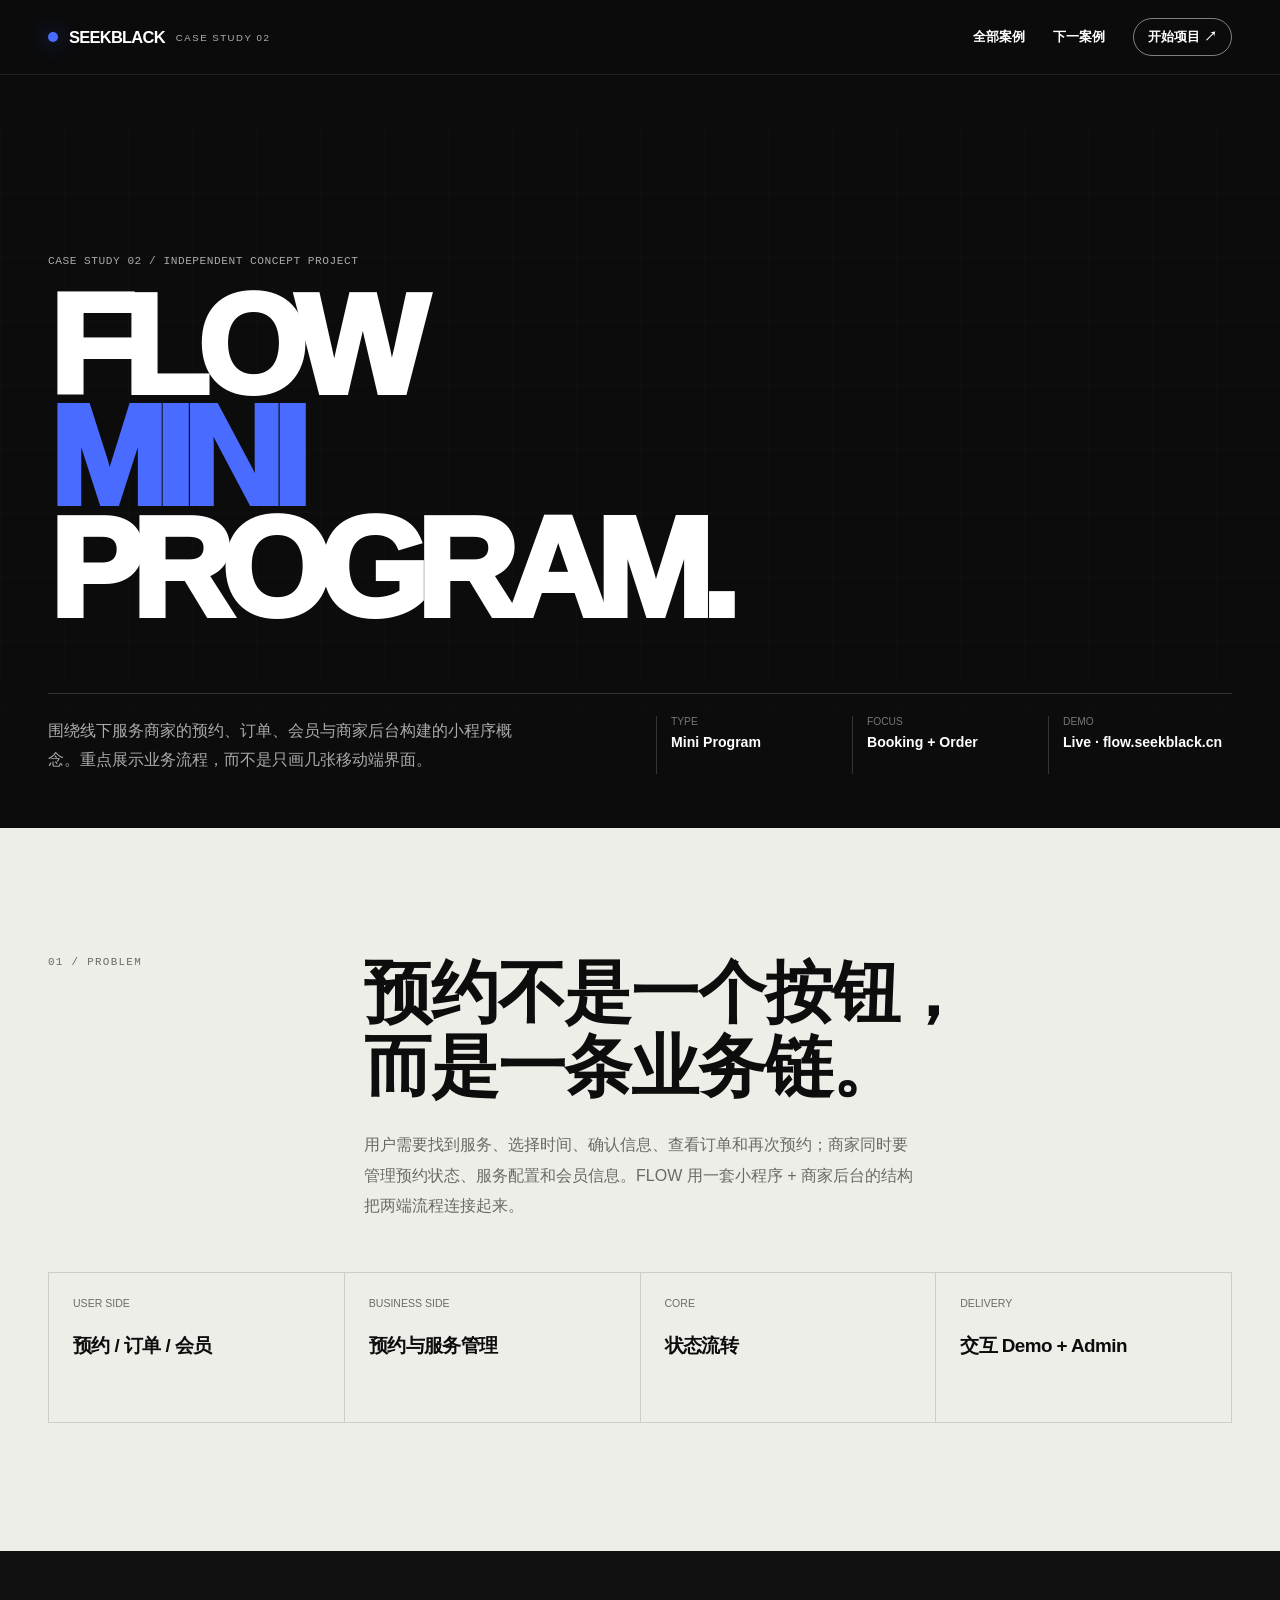
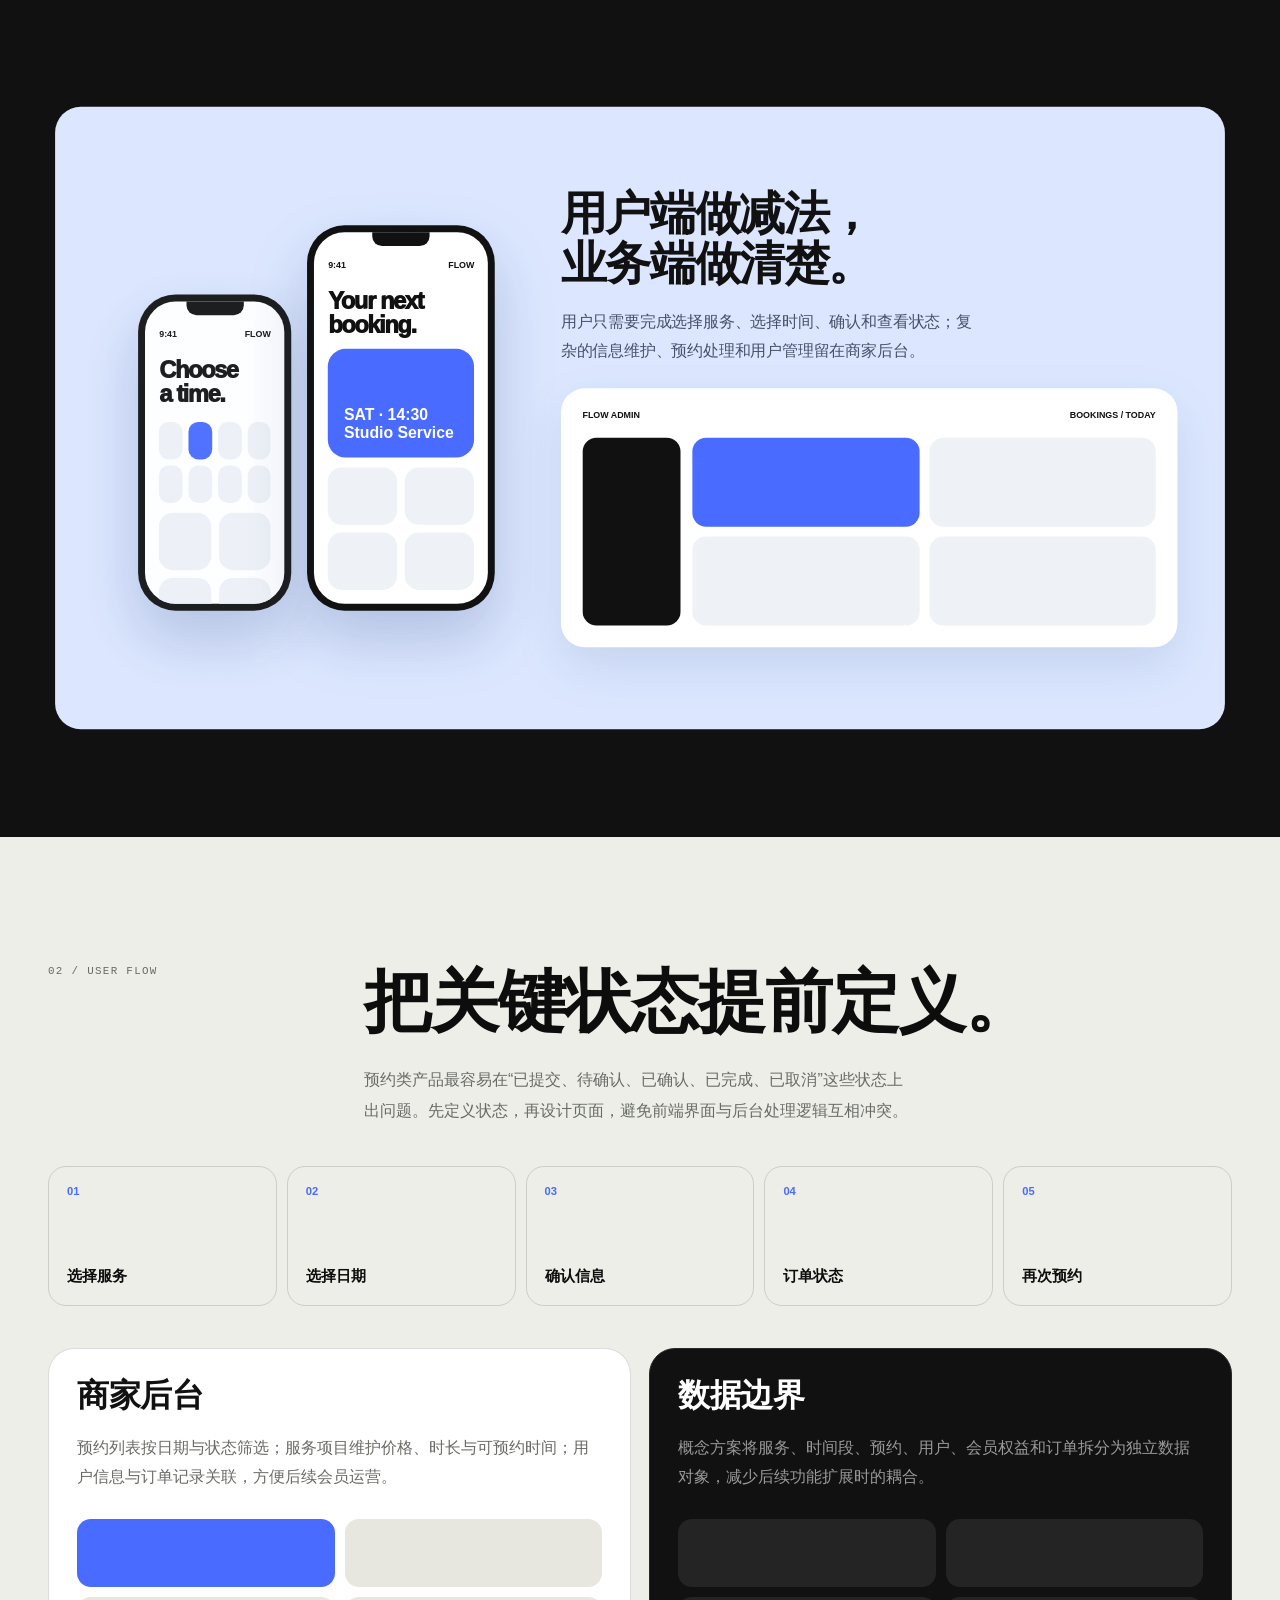
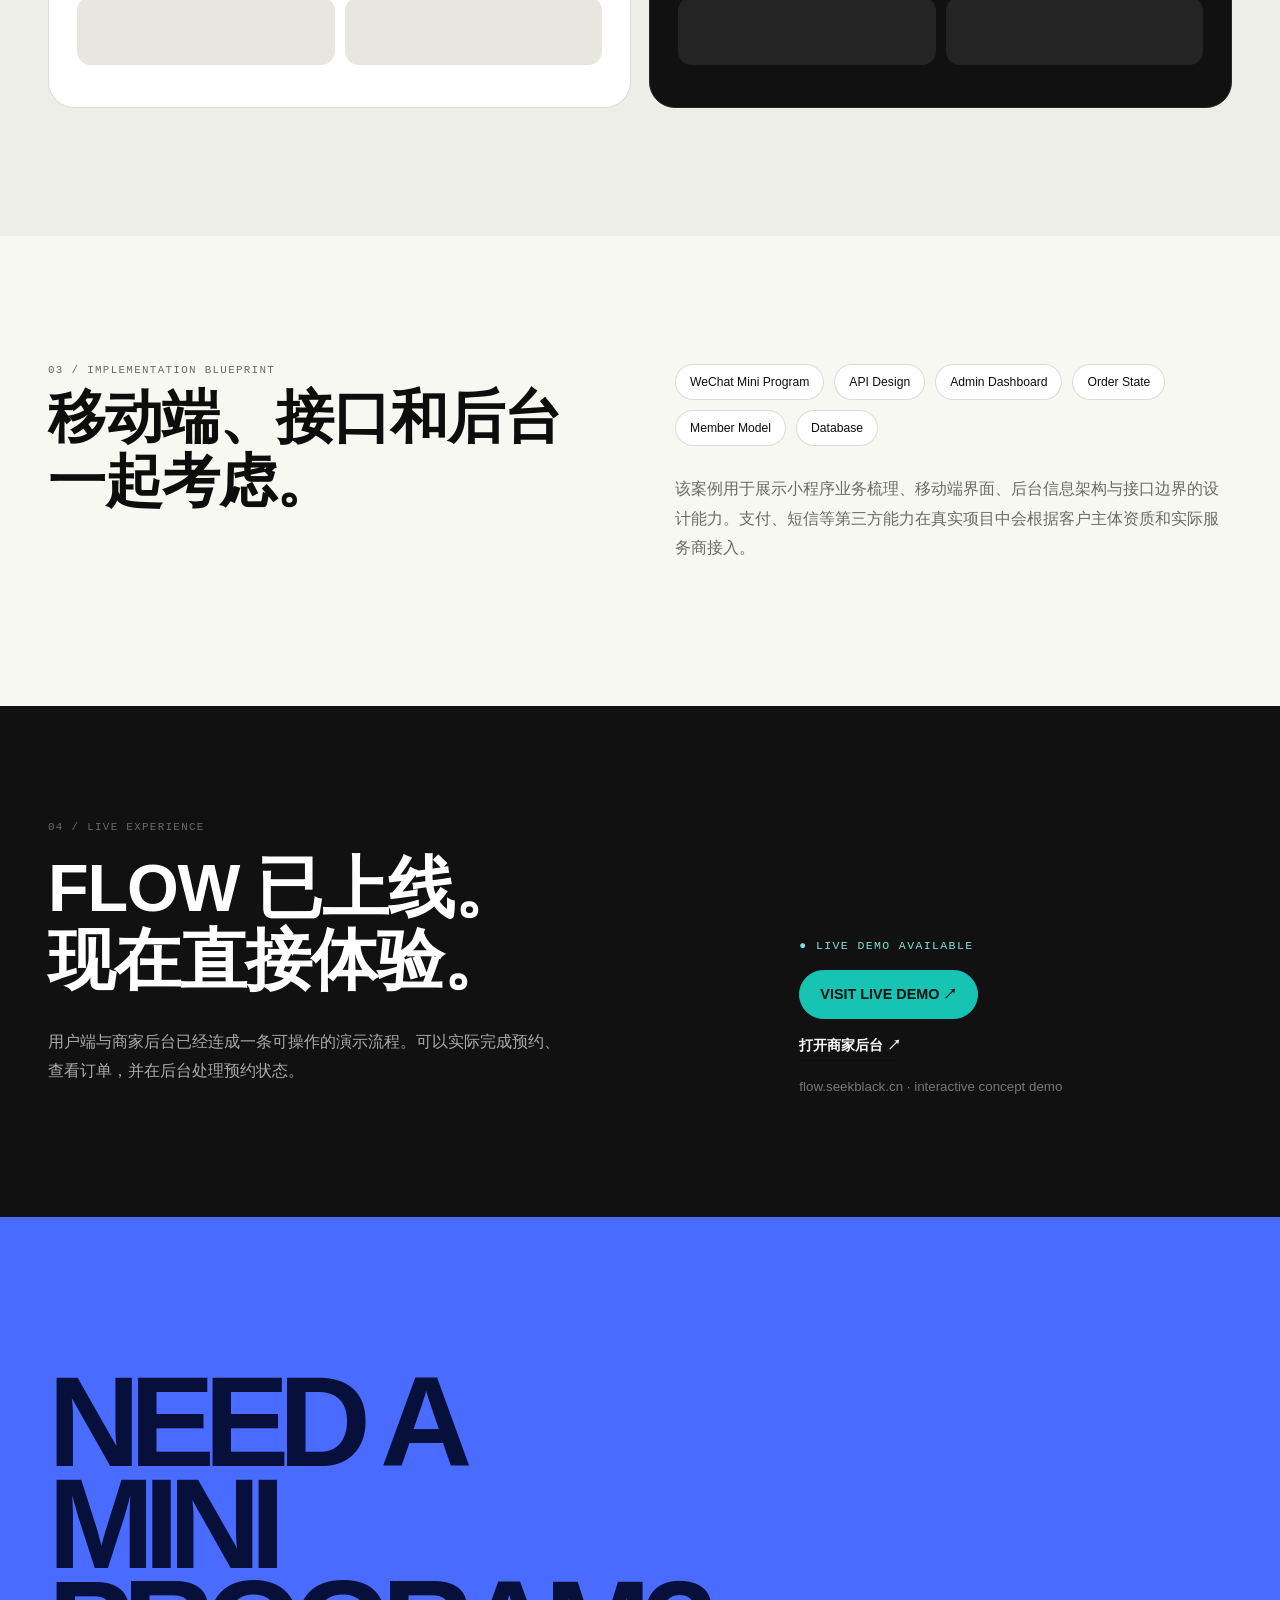
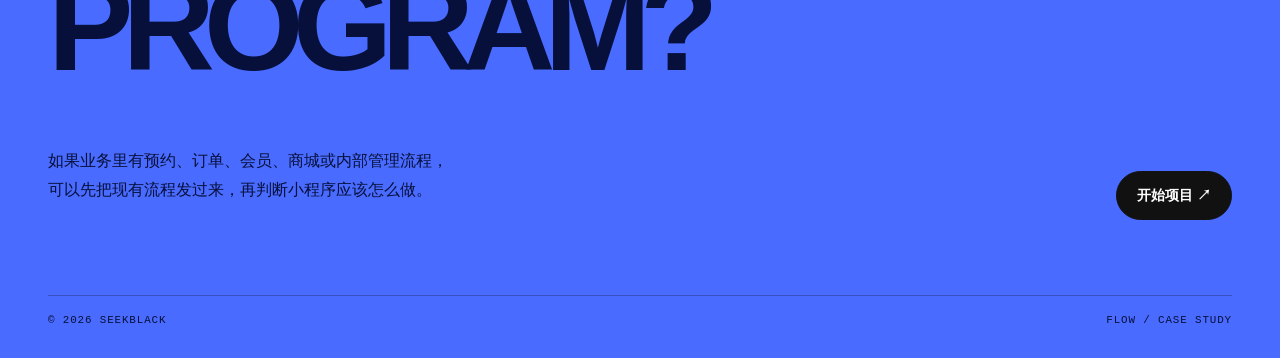
==== work/flow/index.html @ 8c60ed08 "feat: publish complete SEEKBLACK V3 source" ====
<!DOCTYPE html>
<html lang="zh-CN" class="case-page flow-page">
<head>
  <meta charset="UTF-8"><meta name="viewport" content="width=device-width,initial-scale=1,viewport-fit=cover">
  
  <meta property="og:title" content="FLOW 微信小程序 Case Study — SEEKBLACK">
  <meta property="og:description" content="Independent Concept Project · 查看项目思路、信息架构与技术实现。">
  <meta property="og:type" content="article">
  <meta property="og:url" content="https://seekblack.cn/work/flow/">
  <meta property="og:image" content="https://seekblack.cn/assets/og-seekblack.png">
  <meta name="description" content="FLOW — SEEKBLACK 微信小程序业务系统概念项目 Case Study。"><meta name="theme-color" content="#0c0c0c">
  <link rel="canonical" href="https://seekblack.cn/work/flow/"><link rel="icon" href="../../assets/favicon.svg"><link rel="stylesheet" href="../../assets/styles.css?v=20260830-motion1">
  <title>FLOW 微信小程序 Case Study — SEEKBLACK</title>
</head>
<body>
<a class="skip-link" href="#main">跳到主要内容</a>
<nav class="nav" aria-label="案例导航"><div class="wrap nav-inner"><a class="brand" href="../../"><span class="brand-dot"></span>SEEKBLACK <small>CASE STUDY 02</small></a><div class="nav-links"><a href="../../#work">全部案例</a><a href="../motion/">下一案例</a><a href="../../#contact" class="nav-cta">开始项目 ↗</a></div><button class="menu-btn" type="button" aria-label="打开菜单" aria-expanded="false" aria-controls="mobile-menu">MENU</button></div></nav>
<nav id="mobile-menu" class="mobile-menu" aria-label="移动导航" aria-hidden="true" inert><button class="mobile-close" type="button" aria-label="关闭菜单">CLOSE</button><a href="../../#work">全部案例</a><a href="../motion/">MOTION</a><a href="../../#contact">开始项目</a></nav>
<header class="case-hero"><div class="wrap"><div class="case-kicker mono">CASE STUDY 02 / INDEPENDENT CONCEPT PROJECT</div><h1 class="case-title">FLOW<br><span>MINI</span><br>PROGRAM.</h1><div class="case-bottom"><p>围绕线下服务商家的预约、订单、会员与商家后台构建的小程序概念。重点展示业务流程，而不是只画几张移动端界面。</p><div class="case-meta"><div><small>Type</small><strong>Mini Program</strong></div><div><small>Focus</small><strong>Booking + Order</strong></div><div><small>Demo</small><strong>Live · flow.seekblack.cn</strong></div></div></div></div></header>
<main id="main">

<section class="case-section"><div class="wrap"><div class="case-intro reveal"><div class="case-idx mono">01 / PROBLEM</div><div><h2 class="zh-phrases"><span>预约不是一个按钮，</span><span>而是一条业务链。</span></h2><p>用户需要找到服务、选择时间、确认信息、查看订单和再次预约；商家同时要管理预约状态、服务配置和会员信息。FLOW 用一套小程序 + 商家后台的结构把两端流程连接起来。</p></div></div><div class="facts reveal"><div class="fact"><small>User Side</small><strong>预约 / 订单 / 会员</strong></div><div class="fact"><small>Business Side</small><strong>预约与服务管理</strong></div><div class="fact"><small>Core</small><strong>状态流转</strong></div><div class="fact"><small>Delivery</small><strong>交互 Demo + Admin</strong></div></div></div></section>
<section class="case-section case-dark"><div class="wrap"><div class="case-showcase flow-showcase reveal"><div class="phone-stack"><div class="ui-phone small"><div class="ui"><div class="ui-top"><span>9:41</span><span>FLOW</span></div><div class="ui-title">Choose<br>a time.</div><div class="calendar"><i></i><i class="active"></i><i></i><i></i><i></i><i></i><i></i><i></i></div><div class="ui-grid"><span></span><span></span><span></span><span></span></div></div></div><div class="ui-phone"><div class="ui"><div class="ui-top"><span>9:41</span><span>FLOW</span></div><div class="ui-title">Your next<br>booking.</div><div class="hero-card">SAT · 14:30<br>Studio Service</div><div class="ui-grid"><span></span><span></span><span></span><span></span></div></div></div></div><div class="flow-copyboard"><h3 class="zh-phrases"><span>用户端做减法，</span><span>业务端做清楚。</span></h3><p>用户只需要完成选择服务、选择时间、确认和查看状态；复杂的信息维护、预约处理和用户管理留在商家后台。</p><div class="admin-demo"><div class="admin-top"><span>FLOW ADMIN</span><span>BOOKINGS / TODAY</span></div><div class="admin-body"><div class="admin-side"></div><div class="admin-main"><span></span><span></span><span></span><span></span></div></div></div></div></div></div></section>
<section class="case-section"><div class="wrap"><div class="case-intro reveal"><div class="case-idx mono">02 / USER FLOW</div><div><h2 class="zh-phrases"><span>把关键状态</span><span>提前定义。</span></h2><p>预约类产品最容易在“已提交、待确认、已确认、已完成、已取消”这些状态上出问题。先定义状态，再设计页面，避免前端界面与后台处理逻辑互相冲突。</p></div></div><div class="flowline reveal"><div><b>01</b><strong>选择服务</strong></div><div><b>02</b><strong>选择日期</strong></div><div><b>03</b><strong>确认信息</strong></div><div><b>04</b><strong>订单状态</strong></div><div><b>05</b><strong>再次预约</strong></div></div><div class="case-grid2 reveal case-grid-spaced"><div class="case-panel"><h3>商家后台</h3><p>预约列表按日期与状态筛选；服务项目维护价格、时长与可预约时间；用户信息与订单记录关联，方便后续会员运营。</p><div class="wire"><span></span><span></span><span></span><span></span></div></div><div class="case-panel dark"><h3>数据边界</h3><p>概念方案将服务、时间段、预约、用户、会员权益和订单拆分为独立数据对象，减少后续功能扩展时的耦合。</p><div class="wire"><span></span><span></span><span></span><span></span></div></div></div></div></section>
<section class="case-section case-paper"><div class="wrap system-grid reveal"><div><div class="case-idx mono">03 / IMPLEMENTATION BLUEPRINT</div><h2 class="zh-phrases"><span>移动端、接口</span><span>和后台</span><span>一起考虑。</span></h2></div><div><div class="stack"><span>WeChat Mini Program</span><span>API Design</span><span>Admin Dashboard</span><span>Order State</span><span>Member Model</span><span>Database</span></div><p class="system-note">该案例用于展示小程序业务梳理、移动端界面、后台信息架构与接口边界的设计能力。支付、短信等第三方能力在真实项目中会根据客户主体资质和实际服务商接入。</p></div></div></section>

<section class="case-live"><div class="wrap"><div class="case-live-grid reveal"><div><div class="case-idx mono">04 / LIVE EXPERIENCE</div><h2 class="zh-lines"><span>FLOW 已上线。</span><span>现在直接体验。</span></h2><p>用户端与商家后台已经连成一条可操作的演示流程。可以实际完成预约、查看订单，并在后台处理预约状态。</p></div><div class="case-live-action"><span class="case-live-status mono">● LIVE DEMO AVAILABLE</span><a class="btn btn-brand" href="https://flow.seekblack.cn/" target="_blank" rel="noopener">VISIT LIVE DEMO ↗</a><a class="project-link" href="https://flow.seekblack.cn/admin/" target="_blank" rel="noopener">打开商家后台 ↗</a><small>flow.seekblack.cn · interactive concept demo</small></div></div></div></section>

<section class="case-cta"><div class="wrap"><h2>NEED A<br>MINI PROGRAM?</h2><div class="case-cta-row"><p>如果业务里有预约、订单、会员、商城或内部管理流程，可以先把现有流程发过来，再判断小程序应该怎么做。</p><a class="btn btn-dark" href="../../#contact">开始项目 ↗</a></div><div class="case-foot mono"><span>© <span data-year>2026</span> SEEKBLACK</span><span>FLOW / CASE STUDY</span></div></div></section>

</main>
<script src="../../assets/site.js?v=20260830-motion1" defer></script>
</body></html>
---- assets/styles.css ----
:root{
  --bg:#edeee7;--paper:#f7f8f2;--ink:#0d0d0d;--ink2:#151515;--muted:#696b66;
  --line:rgba(13,13,13,.14);--darkline:rgba(255,255,255,.14);--brand:#17c3b2;
  --brand-ink:#061310;--radius:26px;--radius-sm:15px;--max:1240px;--pad:clamp(20px,4vw,48px);
  --ease:cubic-bezier(.22,1,.36,1)
}
*{box-sizing:border-box}html{scroll-behavior:smooth;background:var(--ink)}body{margin:0;background:var(--bg);color:var(--ink);font-family:ui-sans-serif,-apple-system,BlinkMacSystemFont,"Segoe UI Variable","Segoe UI","Helvetica Neue","PingFang SC","Microsoft YaHei",Arial,sans-serif;-webkit-font-smoothing:antialiased;text-rendering:optimizeLegibility}body.menu-open{overflow:hidden}a{color:inherit;text-decoration:none}button{font:inherit}img,svg{display:block;max-width:100%}::selection{background:var(--brand);color:#07100e}.wrap{width:min(var(--max),calc(100% - var(--pad)*2));margin-inline:auto}.mono{font-family:"SFMono-Regular",Consolas,"Liberation Mono",monospace;letter-spacing:.045em}.skip-link{position:fixed;left:16px;top:12px;z-index:160;background:#fff;color:#111;padding:10px 14px;border-radius:8px;transform:translateY(-160%);transition:transform .2s ease}.skip-link:focus{transform:none}a:focus-visible,button:focus-visible{outline:2px solid var(--brand);outline-offset:4px}

/* NAV */
.nav{position:fixed;left:0;right:0;top:0;z-index:100;background:rgba(12,12,12,.72);border-bottom:1px solid rgba(255,255,255,.09);backdrop-filter:blur(18px);color:#fff}.nav-inner{height:74px;display:flex;align-items:center;justify-content:space-between;gap:26px}.brand{display:flex;align-items:center;gap:11px;font-weight:900;letter-spacing:-.045em;font-size:1.03rem}.brand-dot{width:10px;height:10px;border-radius:50%;background:var(--brand);box-shadow:0 0 22px color-mix(in srgb,var(--brand) 70%, transparent)}.brand small{font-weight:500;letter-spacing:.16em;font-size:.6rem;opacity:.68}.nav-links{display:flex;align-items:center;gap:28px;font-size:.83rem;font-weight:650}.nav-links>a:not(.nav-cta){position:relative}.nav-links>a:not(.nav-cta)::after{content:"";position:absolute;left:0;right:100%;bottom:-5px;height:1px;background:currentColor;transition:right .3s var(--ease)}.nav-links>a:not(.nav-cta):hover::after{right:0}.nav-cta{border:1px solid rgba(255,255,255,.48);padding:9px 14px;border-radius:999px;transition:.25s var(--ease)}.nav-cta:hover{background:#fff;color:#111}.menu-btn{display:none;background:transparent;border:1px solid rgba(255,255,255,.45);color:#fff;border-radius:999px;padding:8px 12px;cursor:pointer}.mobile-menu{position:fixed;inset:0;background:#0c0c0c;color:#fff;z-index:120;padding:80px 28px 34px;display:flex;flex-direction:column;justify-content:center;opacity:0;pointer-events:none;transition:opacity .28s ease}.mobile-menu.open{opacity:1;pointer-events:auto}.mobile-menu a{font-size:clamp(2.7rem,12vw,5rem);font-weight:880;letter-spacing:-.065em;padding:5px 0}.mobile-close{position:absolute;right:22px;top:20px;background:none;color:#fff;border:1px solid #666;padding:8px 12px;border-radius:999px;cursor:pointer}

/* SHARED */
.section{position:relative;padding:clamp(88px,10vw,150px) 0}.section-head{display:grid;grid-template-columns:.42fr 1.58fr;gap:36px;align-items:start;margin-bottom:58px}.section-index{font-size:.7rem;color:var(--muted);text-transform:uppercase;letter-spacing:.16em;padding-top:10px}.section-head h2,.display-title{font-size:clamp(2.7rem,5.8vw,5.8rem);line-height:.93;letter-spacing:-.065em;margin:0;font-weight:880;max-width:14ch}.section-head .desc{max-width:54ch;color:var(--muted);font-size:1rem;line-height:1.85;margin:22px 0 0}.eyebrow{font-size:.7rem;text-transform:uppercase;letter-spacing:.16em;color:var(--muted);margin-bottom:15px}.reveal{opacity:0;transform:translateY(28px);transition:opacity .75s var(--ease),transform .75s var(--ease)}.reveal.in{opacity:1;transform:none}.btn{display:inline-flex;align-items:center;justify-content:center;gap:10px;border-radius:999px;padding:14px 20px;font-size:.9rem;font-weight:760;border:1px solid transparent;transition:transform .25s var(--ease),background .25s var(--ease),color .25s var(--ease)}.btn:hover{transform:translateY(-2px)}.btn-brand{background:var(--brand);color:var(--brand-ink);border-color:var(--brand)}.btn-dark{background:#111;color:#fff;border-color:#111}.btn-ghost-dark{border-color:rgba(255,255,255,.28);color:#fff}.btn-ghost-light{border-color:rgba(13,13,13,.24);color:#111}

/* HOME HERO */
.home-hero{min-height:100dvh;background:#0d0d0d;color:#fff;position:relative;overflow:hidden;display:flex;align-items:flex-end}.home-hero:before,.case-hero:before{content:"";position:absolute;inset:0;background-image:linear-gradient(rgba(255,255,255,.07) 1px,transparent 1px),linear-gradient(90deg,rgba(255,255,255,.07) 1px,transparent 1px);background-size:64px 64px;opacity:.22;mask-image:linear-gradient(to bottom,transparent 0,#000 20%,#000 78%,transparent 100%)}.hero-glow{position:absolute;width:700px;height:700px;border-radius:50%;right:-210px;top:-220px;background:radial-gradient(circle,var(--brand) 0,rgba(23,195,178,.14) 36%,transparent 68%);filter:blur(18px);opacity:.55}.home-hero .inner{position:relative;z-index:2;padding:142px 0 54px}.hero-kicker{display:flex;align-items:center;gap:12px;color:#b7b8b3;font-size:.74rem;text-transform:uppercase;letter-spacing:.18em;margin-bottom:30px}.hero-kicker:before{content:"";width:34px;height:1px;background:var(--brand)}.hero-grid{display:grid;grid-template-columns:1.1fr .9fr;gap:clamp(42px,7vw,100px);align-items:end}.home-hero h1{margin:0;font-size:clamp(4.2rem,9.8vw,9.6rem);line-height:.81;letter-spacing:-.08em;font-weight:920;max-width:7ch}.home-hero h1 .outline{color:transparent;-webkit-text-stroke:1.35px rgba(255,255,255,.68)}.hero-copy{max-width:520px;justify-self:end;padding-bottom:8px}.hero-copy .lead{font-size:clamp(1.25rem,2.1vw,2rem);line-height:1.35;font-weight:660;letter-spacing:-.03em;margin:0 0 22px}.hero-copy p{margin:0;color:#a8aaa5;line-height:1.82}.cta-row{display:flex;gap:12px;flex-wrap:wrap;margin-top:34px}.hero-meta{display:flex;justify-content:space-between;gap:24px;align-items:end;margin-top:74px;padding-top:18px;border-top:1px solid rgba(255,255,255,.15);color:#7f817d;font-size:.7rem;text-transform:uppercase;letter-spacing:.13em}.hero-meta strong{color:#fff;font-weight:620}
.hero-devices{position:absolute;right:3.5vw;top:clamp(96px,11vh,126px);width:min(34vw,500px);height:315px;opacity:.97;transform:rotate(-2deg);pointer-events:none}.hero-browser{position:absolute;left:0;top:0;width:78%;height:250px;border:1px solid rgba(255,255,255,.24);border-radius:19px;background:#171717;box-shadow:0 36px 80px rgba(0,0,0,.5);overflow:hidden}.browser-bar{height:32px;border-bottom:1px solid rgba(255,255,255,.11);display:flex;align-items:center;gap:6px;padding:0 11px}.browser-bar i{width:7px;height:7px;border-radius:50%;background:#555}.browser-screen{height:calc(100% - 32px);padding:17px;background:#f3f0e7;color:#111}.browser-screen .mini-nav{display:flex;justify-content:space-between;font-size:7px;font-weight:800;margin-bottom:26px}.browser-screen .mini-title{font-size:29px;line-height:.86;letter-spacing:-.065em;font-weight:920;width:72%}.browser-screen .mini-grid{display:grid;grid-template-columns:1.2fr .8fr;gap:8px;margin-top:18px}.browser-screen .mini-grid span{height:52px;border-radius:9px;background:#8fbf3f}.browser-screen .mini-grid span:last-child{background:#222}.hero-phone{position:absolute;right:0;bottom:0;width:132px;height:260px;border:1px solid rgba(255,255,255,.28);border-radius:28px;background:#0f0f0f;padding:7px;box-shadow:0 28px 65px rgba(0,0,0,.58)}.hero-phone:before{content:"";position:absolute;left:50%;top:7px;transform:translateX(-50%);width:48px;height:12px;border-radius:0 0 9px 9px;background:#0f0f0f}.hero-phone .screen{height:100%;border-radius:21px;background:#fbfbfb;padding:28px 12px 12px;color:#111}.hero-phone .screen strong{font-size:18px;line-height:1;font-weight:900;letter-spacing:-.05em}.hero-phone .chip{width:60px;height:18px;border-radius:99px;background:#496bff;margin:16px 0}.hero-phone .cells{display:grid;grid-template-columns:1fr 1fr;gap:6px}.hero-phone .cells span{height:44px;border-radius:9px;background:#eceef4}.hero-phone .cells span:first-child{background:#496bff}

/* HOME WORK */
.work{background:var(--bg)}.work-list{display:flex;flex-direction:column;gap:96px}.project{display:grid;grid-template-columns:1.25fr .75fr;gap:40px;align-items:end}.project:nth-child(even){grid-template-columns:.75fr 1.25fr}.project:nth-child(even) .project-visual{order:2}.project:nth-child(even) .project-copy{order:1}.project-visual{aspect-ratio:16/10;border-radius:var(--radius);overflow:hidden;position:relative;border:1px solid var(--line);transition:transform .55s var(--ease),box-shadow .55s var(--ease)}.project:hover .project-visual{transform:translateY(-4px);box-shadow:0 28px 60px rgba(0,0,0,.09)}.project-copy{padding-bottom:8px}.badge{display:inline-flex;border:1px solid var(--line);border-radius:999px;padding:6px 10px;font-size:.67rem;letter-spacing:.08em;text-transform:uppercase;color:var(--muted);margin-bottom:18px;background:rgba(255,255,255,.3)}.project-copy h3{font-size:clamp(2rem,3.7vw,4rem);letter-spacing:-.055em;line-height:.98;margin:0 0 14px}.project-copy p{color:var(--muted);line-height:1.78;margin:0 0 22px;max-width:42ch}.project-link{display:inline-flex;gap:10px;align-items:center;font-size:.87rem;font-weight:780;border-bottom:1px solid var(--ink);padding-bottom:5px}.project-meta{display:flex;gap:16px;flex-wrap:wrap;font-size:.68rem;color:var(--muted);text-transform:uppercase;letter-spacing:.11em;margin:0 0 22px}.project-actions{margin-top:0}
/* north home mock */
.mock-north{background:#111;padding:28px;color:#fff;display:flex;gap:14px}.mock-north .n-left{flex:1;border-radius:18px;background:#f2efe7;color:#111;padding:24px;display:flex;flex-direction:column;justify-content:space-between}.mock-north .tiny{font-size:9px;text-transform:uppercase;letter-spacing:.12em}.mock-north .big{font-size:clamp(34px,5vw,76px);line-height:.86;letter-spacing:-.065em;font-weight:920}.mock-north .bar{height:11px;width:55%;border-radius:99px;background:#111}.mock-north .n-right{width:34%;display:flex;flex-direction:column;gap:14px}.mock-north .tile{flex:1;border-radius:18px;background:#8fbf3f}.mock-north .tile:last-child{background:#2b2b2b;position:relative}.mock-north .tile:last-child:after{content:"05";position:absolute;right:18px;bottom:10px;font-size:46px;font-weight:850;color:#fff}
/* flow home mock */
.mock-flow{background:#dbe6ff;padding:30px;display:grid;grid-template-columns:1fr .54fr;gap:18px;align-items:center}.mock-flow .f-panel{height:88%;border-radius:22px;background:#fff;padding:20px;box-shadow:0 20px 50px rgba(45,77,120,.14)}.mock-flow .label{font-size:9px}.mock-flow .title{font-size:32px;font-weight:920;letter-spacing:-.06em;line-height:.95;margin-top:17px}.mock-flow .title span{display:block;white-space:nowrap}.mock-flow .stats{display:grid;grid-template-columns:1fr 1fr;gap:9px;margin-top:22px}.mock-flow .stats i{height:54px;border-radius:12px;background:#edf1f8}.mock-flow .f-phone{height:86%;border-radius:34px;background:#111;padding:7px;box-shadow:0 20px 50px rgba(45,77,120,.2)}.mock-flow .f-screen{height:100%;border-radius:28px;background:#fbfbfb;padding:20px 13px}.mock-flow .orb{width:48px;height:48px;border-radius:50%;background:#496bff}.mock-flow .line{height:10px;border-radius:20px;background:#dfe3eb;margin-top:12px}.mock-flow .line.short{width:55%}.mock-flow .menu{display:grid;grid-template-columns:1fr 1fr;gap:8px;margin-top:18px}.mock-flow .menu span{height:56px;border-radius:14px;background:#eef1f5}.mock-flow .menu span:first-child{background:#496bff}
/* motion home mock */
.mock-motion{background:#ffede4;padding:24px;display:flex;gap:16px}.mock-motion .m-menu{width:36%;border-radius:18px;background:#1b1b1b;color:#fff;padding:22px;display:flex;flex-direction:column;justify-content:space-between}.mock-motion .m-menu strong{font-size:34px;letter-spacing:-.055em;line-height:.95}.mock-motion .m-menu small{color:#aaa}.mock-motion .m-grid{flex:1;display:grid;grid-template-columns:1fr 1fr;gap:12px}.mock-motion .m-grid>div{border-radius:18px;background:#fff;padding:18px;position:relative}.mock-motion .m-grid>div:nth-child(2){background:#ff7043;color:#111}.mock-motion .m-grid>div:nth-child(3){background:#ffd5c6}.mock-motion .m-grid b{font-size:11px}.mock-motion .m-grid span{position:absolute;left:18px;bottom:12px;font-size:31px;font-weight:920;letter-spacing:-.07em}

/* SERVICES */
.services{background:var(--paper);border-top:1px solid var(--line);border-bottom:1px solid var(--line)}.service-list{border-top:1px solid var(--line)}.service-row{display:grid;grid-template-columns:100px 1fr 1fr;gap:24px;align-items:center;padding:30px 0;border-bottom:1px solid var(--line);transition:background .25s ease}.service-row:hover{background:#efeee8}.service-num{font-size:.73rem;color:var(--muted)}.service-row h3{margin:0;font-size:clamp(1.35rem,2.6vw,2.5rem);letter-spacing:-.04em}.service-row p{margin:0;color:var(--muted);font-size:.9rem;line-height:1.68;max-width:46ch}.arrow{font-size:1.5rem}

/* PROCESS */
.process{background:#0d0d0d;color:#fff;overflow:hidden}.process:before{content:"";position:absolute;inset:0;background-image:linear-gradient(rgba(255,255,255,.06) 1px,transparent 1px),linear-gradient(90deg,rgba(255,255,255,.06) 1px,transparent 1px);background-size:72px 72px;opacity:.4;pointer-events:none}.process .section-head h2{color:#fff}.process .section-index,.process .section-head .desc{color:#898b86}.process-list{position:relative;z-index:1;display:grid;grid-template-columns:repeat(3,1fr);border-top:1px solid var(--darkline);border-left:1px solid var(--darkline)}.step{min-height:260px;padding:26px;border-right:1px solid var(--darkline);border-bottom:1px solid var(--darkline);display:flex;flex-direction:column;justify-content:space-between;transition:background .25s ease}.step:hover{background:rgba(23,195,178,.075)}.step-num{font-size:.68rem;color:var(--brand);letter-spacing:.14em}.step h3{font-size:1.55rem;margin:0 0 9px;letter-spacing:-.04em}.step p{margin:0;color:#92948f;font-size:.9rem;line-height:1.72;max-width:32ch}

/* PRINCIPLES */
.principles{background:var(--bg)}.principle-grid{display:grid;grid-template-columns:1fr 1fr;border-top:1px solid var(--line)}.principle{min-height:240px;padding:28px 28px 28px 0;border-bottom:1px solid var(--line);display:flex;flex-direction:column;justify-content:space-between}.principle:nth-child(odd){border-right:1px solid var(--line);padding-right:36px}.principle:nth-child(even){padding-left:36px}.principle-top{font-size:.7rem;font-weight:820;color:var(--muted);letter-spacing:.14em}.principle h3{font-size:1.35rem;margin:0 0 9px;letter-spacing:-.04em}.principle p{margin:0;color:var(--muted);line-height:1.72;font-size:.9rem}

/* ABOUT */
.about{background:var(--paper);border-top:1px solid var(--line)}.about-grid{display:grid;grid-template-columns:1fr 1fr;gap:64px;align-items:start}.about-statement{font-size:clamp(2.3rem,4.4vw,4.9rem);line-height:1.02;letter-spacing:-.06em;font-weight:850;margin:0}.about-copy{padding-top:8px}.about-copy p{font-size:1rem;color:var(--muted);line-height:1.92;margin:0 0 20px}.about-tags{display:flex;flex-wrap:wrap;gap:8px;margin-top:28px}.about-tags span{border:1px solid var(--line);padding:8px 11px;border-radius:999px;font-size:.73rem;color:#555;background:#fff}

/* CONTACT */
.contact{background:var(--brand);color:var(--brand-ink);padding:clamp(90px,12vw,170px) 0 32px}.contact-top{display:flex;justify-content:space-between;gap:44px;align-items:flex-end}.contact h2{font-size:clamp(4.4rem,10vw,10rem);line-height:.78;letter-spacing:-.085em;margin:0;max-width:8ch;font-weight:930}.contact-card{max-width:400px;border-top:1px solid rgba(0,0,0,.35);padding-top:18px}.contact-card p{line-height:1.82;margin:0 0 24px}.contact-actions{display:flex;gap:10px;flex-wrap:wrap}.contact-footer{display:flex;justify-content:space-between;gap:18px;flex-wrap:wrap;border-top:1px solid rgba(0,0,0,.24);margin-top:100px;padding-top:18px;font-size:.68rem;text-transform:uppercase;letter-spacing:.1em}.beian{display:flex;gap:14px;flex-wrap:wrap;margin-top:15px;font-size:.72rem}.beian a{text-decoration:underline;text-underline-offset:3px}

/* CASE STUDY */
.case-page{--case:#8fbf3f;--case-ink:#10140a}.case-page.flow-page{--case:#496bff;--case-ink:#07103a}.case-page.motion-page{--case:#ff7043;--case-ink:#231007}.case-page .brand-dot{background:var(--case);box-shadow:0 0 22px color-mix(in srgb,var(--case) 70%, transparent)}.case-hero{background:#0c0c0c;color:#fff;min-height:92dvh;display:flex;align-items:flex-end;position:relative;overflow:hidden}.case-hero .wrap{position:relative;z-index:1;padding:148px 0 54px}.case-kicker{font-size:.7rem;color:#aaa;text-transform:uppercase;margin-bottom:24px}.case-title{font-size:clamp(4rem,11vw,10rem);line-height:.79;letter-spacing:-.085em;margin:0;font-weight:930}.case-title span{color:var(--case)}.case-bottom{margin-top:68px;border-top:1px solid rgba(255,255,255,.15);padding-top:22px;display:grid;grid-template-columns:1fr 1fr;gap:32px}.case-bottom>p{margin:0;color:#aaa;max-width:54ch;line-height:1.82}.case-meta{display:grid;grid-template-columns:repeat(3,1fr);gap:12px}.case-meta div{border-left:1px solid rgba(255,255,255,.17);padding-left:14px}.case-meta small{display:block;color:#777;font-size:.64rem;text-transform:uppercase;margin-bottom:6px}.case-meta strong{font-size:.88rem}.case-section{padding:clamp(88px,10vw,150px) 0}.case-intro{display:grid;grid-template-columns:.48fr 1.52fr;gap:42px}.case-idx{font-size:.68rem;color:var(--muted);text-transform:uppercase;letter-spacing:.12em}.case-intro h2{font-size:clamp(2.7rem,6vw,6rem);line-height:.92;letter-spacing:-.067em;margin:0 0 26px;max-width:10ch}.case-intro p{color:var(--muted);line-height:1.92;max-width:62ch;margin:0}.facts{margin-top:50px;display:grid;grid-template-columns:repeat(4,1fr);border-top:1px solid var(--line);border-left:1px solid var(--line)}.fact{padding:24px;border-right:1px solid var(--line);border-bottom:1px solid var(--line);min-height:150px}.fact small{display:block;color:var(--muted);font-size:.66rem;text-transform:uppercase;margin-bottom:24px}.fact strong{font-size:1.18rem;letter-spacing:-.03em}.case-dark{background:#111;color:#fff}.case-dark .case-idx,.case-dark .case-intro p{color:#999}.case-showcase{border-radius:var(--radius);overflow:hidden;min-height:630px;position:relative}.case-grid2{display:grid;grid-template-columns:1fr 1fr;gap:18px;margin-top:18px}.case-panel{min-height:360px;background:#fff;border:1px solid var(--line);border-radius:var(--radius);padding:28px;color:#111}.case-panel.dark{background:#111;color:#fff;border-color:#292929}.case-panel h3{font-size:2rem;letter-spacing:-.05em;margin:0 0 18px}.case-panel p{color:var(--muted);line-height:1.82;margin:0}.case-panel.dark p{color:#999}.flowline{display:grid;grid-template-columns:repeat(5,1fr);gap:10px;margin-top:40px}.flowline>div{min-height:140px;border:1px solid var(--line);border-radius:18px;padding:18px;display:flex;flex-direction:column;justify-content:space-between}.flowline b{font-size:.7rem;color:var(--case)}.flowline strong{font-size:.95rem}.system-grid{display:grid;grid-template-columns:1fr 1fr;gap:70px;align-items:start}.system-grid h2{font-size:clamp(2.6rem,5vw,5rem);line-height:.95;letter-spacing:-.06em;margin:10px 0 0}.stack{display:flex;flex-wrap:wrap;gap:10px}.stack span{border:1px solid var(--line);border-radius:999px;padding:10px 14px;font-size:.76rem;background:#fff}.system-note{margin-top:28px;color:var(--muted);line-height:1.82}.case-cta{background:var(--case);color:var(--case-ink);padding:clamp(90px,12vw,160px) 0 32px}.case-cta h2{font-size:clamp(4rem,10vw,10rem);line-height:.8;letter-spacing:-.085em;margin:0;max-width:8ch}.case-cta-row{margin-top:52px;display:flex;justify-content:space-between;gap:30px;align-items:flex-end}.case-cta p{max-width:46ch;line-height:1.82}.case-foot{border-top:1px solid rgba(0,0,0,.25);padding-top:18px;margin-top:75px;font-size:.68rem;display:flex;justify-content:space-between;text-transform:uppercase;letter-spacing:.08em}
/* North detailed mock */
.north-screen{background:#f2efe7;color:#111;padding:clamp(26px,4vw,54px);display:grid;grid-template-columns:1.2fr .8fr;gap:30px}.north-screen .brandline{font-size:.74rem;font-weight:820;display:flex;justify-content:space-between}.north-screen .display{align-self:end;font-size:clamp(4rem,8vw,8.6rem);font-weight:930;line-height:.78;letter-spacing:-.085em}.north-screen .display em{font-style:normal;color:var(--case)}.north-screen .tiles{display:grid;grid-template-rows:1fr 1fr;gap:18px}.north-screen .tile{border-radius:22px;background:var(--case);display:flex;align-items:flex-end;padding:24px;font-size:1.15rem;font-weight:820}.north-screen .tile:last-child{background:#1b1b1b;color:#fff;justify-content:space-between}.north-screen .tile b{font-size:4rem;letter-spacing:-.08em}.wire{margin-top:28px;display:grid;grid-template-columns:1fr 1fr;gap:10px}.wire span{height:68px;border-radius:14px;background:#e7e7e0}.case-panel.dark .wire span{background:#242424}.wire span:first-child{background:var(--case)}
/* Flow detailed mock */
.flow-showcase{background:#dce7ff;color:#111;padding:clamp(24px,4vw,48px);display:grid;grid-template-columns:.82fr 1.18fr;gap:30px;align-items:center}.phone-stack{display:flex;gap:16px;align-items:flex-end;justify-content:center}.ui-phone{width:190px;height:390px;border-radius:38px;background:#111;padding:7px;box-shadow:0 28px 60px rgba(29,56,120,.22);position:relative}.ui-phone.small{width:155px;height:320px;opacity:.94}.ui-phone .ui{height:100%;border-radius:31px;background:#fff;padding:28px 14px 16px;overflow:hidden}.ui-phone:before{content:"";position:absolute;top:7px;left:50%;transform:translateX(-50%);width:58px;height:14px;background:#111;border-radius:0 0 10px 10px}.ui .ui-top{display:flex;justify-content:space-between;font-size:9px;font-weight:800}.ui .ui-title{font-size:24px;line-height:1;letter-spacing:-.06em;font-weight:920;margin:20px 0 12px}.ui .hero-card{height:110px;border-radius:18px;background:var(--case);padding:16px;color:#fff;display:flex;align-items:flex-end;font-weight:820}.ui .ui-grid{display:grid;grid-template-columns:1fr 1fr;gap:8px;margin-top:10px}.ui .ui-grid span{height:58px;border-radius:14px;background:#eef1f6}.ui .calendar{display:grid;grid-template-columns:repeat(4,1fr);gap:6px;margin-top:16px}.ui .calendar i{height:38px;border-radius:10px;background:#eef1f6}.ui .calendar i.active{background:var(--case)}.flow-copyboard h3{font-size:clamp(2.2rem,4vw,4.2rem);line-height:.94;letter-spacing:-.06em;margin:0 0 20px}.flow-copyboard p{color:#46506a;line-height:1.8;max-width:48ch}.admin-demo{margin-top:24px;background:#fff;border-radius:24px;padding:22px;box-shadow:0 20px 50px rgba(45,77,120,.12)}.admin-top{display:flex;justify-content:space-between;font-size:9px;font-weight:800}.admin-body{display:grid;grid-template-columns:.35fr 1.65fr;gap:12px;margin-top:18px}.admin-side{border-radius:14px;background:#111;min-height:190px}.admin-main{display:grid;grid-template-columns:repeat(2,1fr);gap:10px}.admin-main span{border-radius:14px;background:#eef1f6}.admin-main span:first-child{background:var(--case)}
/* Motion detailed mock */
.motion-showcase{background:#ffede4;color:#111;padding:clamp(24px,4vw,48px);display:grid;grid-template-columns:1fr 1fr;gap:26px;align-items:center}.motion-copy h3{font-size:clamp(2.3rem,4.6vw,4.8rem);line-height:.9;letter-spacing:-.067em;margin:0 0 22px}.motion-copy p{color:#73574c;line-height:1.82;max-width:47ch}.motion-cards{display:grid;grid-template-columns:1fr 1fr;gap:12px;margin-top:28px}.motion-cards div{min-height:120px;border-radius:18px;padding:18px;background:#fff;position:relative}.motion-cards div:nth-child(2){background:var(--case)}.motion-cards div:nth-child(3){background:#ffd3c3}.motion-cards strong{position:absolute;left:18px;bottom:14px;font-size:31px;letter-spacing:-.06em}.motion-phone-wrap{display:flex;justify-content:center}.motion-phone{width:250px;height:510px;border-radius:46px;background:#111;padding:8px;box-shadow:0 34px 70px rgba(102,49,31,.2);position:relative}.motion-phone:before{content:"";position:absolute;top:8px;left:50%;transform:translateX(-50%);width:72px;height:18px;border-radius:0 0 12px 12px;background:#111}.motion-phone .screen{height:100%;border-radius:38px;background:#fbfbfb;padding:35px 18px 18px}.motion-phone .hello{font-size:11px;color:#777}.motion-phone .m-title{font-size:31px;font-weight:930;letter-spacing:-.065em;line-height:.95;margin-top:8px}.motion-phone .ring{width:132px;height:132px;margin:25px auto;border-radius:50%;background:conic-gradient(var(--case) 0 78%,#ececec 78% 100%);display:grid;place-items:center}.motion-phone .ring:after{content:"78%";width:94px;height:94px;background:#fff;border-radius:50%;display:grid;place-items:center;font-size:24px;font-weight:900}.motion-phone .m-list{display:grid;gap:8px}.motion-phone .m-list span{height:46px;border-radius:13px;background:#ededed}.motion-phone .m-list span:first-child{background:#171717}

/* 404 */
.error-page{min-height:100dvh;background:#0c0c0c;color:#fff;display:grid;place-items:center;padding:80px 20px;text-align:center}.error-page h1{font-size:clamp(6rem,18vw,14rem);line-height:.8;letter-spacing:-.09em;margin:0}.error-page p{color:#aaa;line-height:1.8;margin:30px auto;max-width:40ch}

@media(max-width:1050px){.hero-devices{opacity:.42;right:-120px;top:14vh}.project,.project:nth-child(even){grid-template-columns:1fr;gap:22px}.project:nth-child(even) .project-visual,.project:nth-child(even) .project-copy{order:initial}.project-copy{max-width:670px}.principle-grid{grid-template-columns:1fr 1fr}.process-list{grid-template-columns:1fr 1fr}}
@media(max-width:800px){.nav-links{display:none}.menu-btn{display:block}.brand small{display:none}.home-hero .inner{padding-top:128px}.hero-grid{grid-template-columns:1fr}.hero-copy{justify-self:start}.hero-devices{display:none}.home-hero h1{font-size:clamp(4rem,19vw,7rem)}.hero-meta{margin-top:50px;flex-direction:column;align-items:start}.section-head{grid-template-columns:1fr;gap:12px}.service-row{grid-template-columns:52px 1fr auto}.service-row p{grid-column:2/4;margin-top:-10px}.about-grid,.case-bottom,.case-intro,.system-grid,.north-screen,.flow-showcase,.motion-showcase{grid-template-columns:1fr}.case-meta{grid-template-columns:1fr 1fr}.facts{grid-template-columns:1fr 1fr}.flowline{grid-template-columns:1fr 1fr}.case-grid2{grid-template-columns:1fr}.contact-top{display:block}.contact-card{margin-top:55px}.case-cta-row{display:block}.case-cta-row .btn{margin-top:20px}.case-foot{gap:12px;flex-direction:column}.north-screen .tiles{min-height:430px}.flow-showcase{gap:44px}.motion-showcase{gap:40px}}
@media(max-width:560px){:root{--radius:18px}.nav-inner{height:66px}.home-hero .inner{padding-bottom:34px}.hero-kicker{font-size:.65rem}.hero-copy .lead{font-size:1.24rem}.hero-copy p{font-size:.93rem}.cta-row .btn{width:100%}.section{padding:78px 0}.work-list{gap:64px}.project-visual{aspect-ratio:1/1}.mock-north,.mock-flow,.mock-motion{padding:15px}.mock-north .n-right,.mock-flow .f-phone,.mock-motion .m-menu{display:none}.mock-flow{grid-template-columns:1fr}.service-row{grid-template-columns:40px 1fr auto;padding:24px 0}.service-row h3{font-size:1.45rem}.service-row p{font-size:.84rem}.process-list,.principle-grid{grid-template-columns:1fr}.step,.principle{min-height:220px}.about-statement{font-size:2.55rem}.contact h2{font-size:22vw}.contact-footer{margin-top:70px;flex-direction:column}.case-hero .wrap{padding-top:128px}.case-title{font-size:clamp(3.35rem,17vw,5rem)}.case-cta h2{font-size:clamp(3.2rem,16vw,4rem)}.case-meta,.facts,.flowline{grid-template-columns:1fr}.phone-stack{transform:none;margin:0;gap:8px}.ui-phone{width:150px;height:310px;border-radius:30px;padding:6px}.ui-phone.small{width:122px;height:260px}.ui-phone .ui{border-radius:24px;padding:24px 10px 12px}.ui-phone:before{top:6px;width:48px;height:12px}.ui .ui-title{font-size:20px}.ui .hero-card{height:82px;padding:12px}.ui .ui-grid span{height:42px}.ui .calendar i{height:30px}.motion-phone{transform:scale(.85);margin:-35px 0}.north-screen .display{font-size:18vw}}
@media(prefers-reduced-motion:reduce){html{scroll-behavior:auto}.reveal{opacity:1;transform:none;transition:none}.project-visual,.btn,.principle{transition:none}}


/* V3 live-demo + contact layer */
.project-actions{display:flex;gap:22px;align-items:center;flex-wrap:wrap}.project-actions .project-link{margin:0}.project-live-soon{font-size:.66rem;letter-spacing:.12em;color:#8b8b8b}.live-link{color:var(--brand)!important}.case-live{padding:clamp(72px,9vw,130px) 0;background:#111;color:#fff}.case-live-grid{display:grid;grid-template-columns:1.2fr .8fr;gap:clamp(34px,8vw,120px);align-items:end}.case-live h2{font-size:clamp(3rem,7vw,7rem);line-height:.9;letter-spacing:-.075em;margin:18px 0 28px}.case-live p{max-width:58ch;color:#aaa;line-height:1.85}.case-live-action{display:flex;flex-direction:column;align-items:flex-start;gap:18px;padding-bottom:8px}.case-live-status{color:#7fe1d7;font-size:.72rem;letter-spacing:.12em}.case-live-action.is-pending .case-live-status{color:#999}.case-live-action small{color:#777}.btn-disabled{cursor:not-allowed;opacity:.42;background:#333!important;color:#aaa!important;border-color:#444!important}.contact-actions button{font:inherit;cursor:pointer}.contact-modal{position:fixed;inset:0;z-index:140;display:grid;place-items:center;padding:20px;overflow:auto;visibility:hidden;opacity:0;transition:.25s ease}.contact-modal.open{visibility:visible;opacity:1}.contact-modal-backdrop{position:absolute;inset:0;background:rgba(0,0,0,.74);border:0}.contact-modal-card{position:relative;width:min(460px,calc(100vw - 40px));max-width:100%;min-width:0;max-height:calc(100dvh - 32px);overflow-y:auto;background:#f1f0ea;color:#111;border-radius:24px;padding:32px;box-shadow:0 40px 110px rgba(0,0,0,.45)}.contact-modal-close{position:absolute;right:24px;top:22px;border:0;background:none;cursor:pointer;font-size:.72rem}.contact-modal-card h3{font-size:2.15rem;letter-spacing:-.055em;line-height:1;margin:28px 0 24px}.contact-qr{width:100%;max-width:100%;height:auto;aspect-ratio:1/1;object-fit:contain;background:#fff;border:1px solid #c9c8c0;border-radius:18px;margin-bottom:16px}.contact-copy-row{display:grid;grid-template-columns:1fr auto;gap:8px}.contact-copy-row code{background:#111;color:#fff;border-radius:12px;padding:14px 16px;overflow:hidden;user-select:all;-webkit-user-select:all}.contact-copy-row button{border:0;border-radius:12px;padding:0 18px;background:var(--brand);font-weight:800;cursor:pointer}.contact-config-note{color:#777;font-size:.78rem;line-height:1.6;margin:14px 0 0}.menu-btn[aria-expanded="true"]{color:var(--brand)}
@media(max-width:800px){.case-live-grid{grid-template-columns:1fr}.case-live-action{padding-top:8px}.project-actions{gap:15px}.contact-modal-card{padding:28px 20px}}

.case-paper{background:var(--paper)}.case-grid-spaced{margin-top:42px}.contact-eyebrow{color:#111}

@media(max-width:1050px){.project+.project{border-top:1px solid var(--line);padding-top:72px}.project-copy{padding-bottom:0}}
@media(max-width:560px){.project-visual{aspect-ratio:1/1}.work-list{gap:56px}.project+.project{padding-top:56px}.project-meta{gap:10px 14px;margin-bottom:18px}.project-actions{align-items:flex-start}.project-live-soon{width:100%;margin-top:2px}.case-hero{min-height:auto}.case-hero .wrap{padding-top:116px;padding-bottom:44px}.case-bottom{margin-top:42px}.principle-grid{grid-template-columns:1fr}.principle,.principle:nth-child(odd),.principle:nth-child(even){min-height:190px;border-right:0;padding:24px 0}}

/* User-view correction: keep FLOW mock readable and complete on phones. */
@media(max-width:560px){
  .mock-flow .f-panel{height:100%;padding:18px;display:flex;flex-direction:column}
  .mock-flow .title{font-size:clamp(24px,7.7vw,29px);line-height:.94;letter-spacing:-.055em;margin-top:12px}
  .mock-flow .stats{margin-top:auto;gap:8px}
  .mock-flow .stats i{height:44px;border-radius:11px}
}
@media(max-width:340px){
  .mock-flow .f-panel{padding:16px}
  .mock-flow .title{font-size:24px}
  .mock-flow .stats i{height:40px}
}

/* 2026-08-30 Chinese display typography correction
   English display type may run tight; Chinese display type needs readable vertical rhythm. */
html[lang^="zh"] .section-head h2,
html[lang^="zh"] .display-title,
html[lang^="zh"] .case-intro h2,
html[lang^="zh"] .system-grid h2,
html[lang^="zh"] .case-live h2,
html[lang^="zh"] .flow-copyboard h3,
html[lang^="zh"] .motion-copy h3,
html[lang^="zh"] .case-panel h3,
html[lang^="zh"] .project-copy h3,
html[lang^="zh"] .about-statement{
  letter-spacing:-.018em;
  line-height:1.08;
  text-wrap:pretty;
  line-break:strict;
}
html[lang^="zh"] .case-live h2{
  font-size:clamp(3rem,5.2vw,5.2rem);
  max-width:10em;
  margin:20px 0 30px;
}
html[lang^="zh"] .case-intro h2{
  font-size:clamp(2.7rem,5.3vw,5.25rem);
  line-height:1.09;
  max-width:11em;
}
html[lang^="zh"] .system-grid h2{
  font-size:clamp(2.6rem,4.5vw,4.6rem);
  line-height:1.1;
}
html[lang^="zh"] .flow-copyboard h3,
html[lang^="zh"] .motion-copy h3{
  font-size:clamp(2.2rem,3.6vw,3.8rem);
  line-height:1.1;
  max-width:10em;
}
html[lang^="zh"] .case-panel h3{
  letter-spacing:-.01em;
  line-height:1.18;
}
@media(max-width:560px){
  html[lang^="zh"] .case-live h2{font-size:clamp(2.25rem,11vw,3.2rem);line-height:1.12;max-width:none}
  html[lang^="zh"] .case-intro h2{font-size:clamp(2.4rem,11.5vw,3.45rem);line-height:1.11;max-width:none}
  html[lang^="zh"] .system-grid h2{font-size:clamp(2.35rem,10.8vw,3.25rem)}
  html[lang^="zh"] .flow-copyboard h3,
  html[lang^="zh"] .motion-copy h3{font-size:clamp(2.15rem,10.2vw,3rem);line-height:1.12;max-width:none}
}

html[lang^="zh"] .case-live h2.zh-lines span{display:block;white-space:nowrap}


/* Keep Chinese semantic phrases intact. The browser may wrap between phrases, never inside them. */
html[lang^="zh"] .zh-phrases > span{display:inline-block;white-space:nowrap}
html[lang^="zh"] .zh-lines > span{display:block;white-space:nowrap}
@media(max-width:560px){
  html[lang^="zh"] .case-intro h2{font-size:clamp(2.1rem,10.5vw,3.25rem)}
  html[lang^="zh"] .system-grid h2{font-size:clamp(2.1rem,10.2vw,3.1rem)}
  html[lang^="zh"] .flow-copyboard h3,
  html[lang^="zh"] .motion-copy h3{font-size:clamp(2rem,9.8vw,2.85rem)}
}

/* ================================================================
   2026-08-30 · MOTION PASS 01
   Brand entrance, scroll-led work rhythm, layered reveals,
   restrained page transitions and interaction polish.
   ================================================================ */

/* 1) Homepage brand entrance: one composed entrance, then stay still. */
.hero-title .hero-word{display:block}
.home-hero .hero-kicker,
.home-hero .hero-word,
.home-hero .hero-copy .lead,
.home-hero .hero-copy>p:not(.lead),
.home-hero .cta-row,
.home-hero .hero-meta,
.home-hero .hero-browser,
.home-hero .hero-phone{animation-duration:.72s;animation-timing-function:var(--ease);animation-fill-mode:both}
.home-hero .hero-kicker{animation-name:heroRise;animation-delay:.08s}
.home-hero .hero-word:nth-child(1){animation-name:heroTitleRise;animation-delay:.15s}
.home-hero .hero-word:nth-child(2){animation-name:heroTitleRise;animation-delay:.21s}
.home-hero .hero-word:nth-child(3){animation-name:heroTitleRise;animation-delay:.27s}
.home-hero .hero-copy .lead{animation-name:heroRise;animation-delay:.34s}
.home-hero .hero-copy>p:not(.lead){animation-name:heroRise;animation-delay:.39s}
.home-hero .cta-row{animation-name:heroRise;animation-delay:.44s}
.home-hero .hero-browser{animation-name:heroBrowserIn;animation-delay:.50s}
.home-hero .hero-phone{animation-name:heroPhoneIn;animation-delay:.58s}
.home-hero .hero-meta{animation-name:heroRise;animation-delay:.64s}
@keyframes heroRise{from{opacity:0;transform:translateY(16px)}to{opacity:1;transform:none}}
@keyframes heroTitleRise{from{opacity:0;transform:translateY(24px)}to{opacity:1;transform:none}}
@keyframes heroBrowserIn{from{opacity:0;transform:translate(20px,-12px) rotate(-2deg) scale(.985)}to{opacity:1;transform:none}}
@keyframes heroPhoneIn{from{opacity:0;transform:translate(14px,24px) scale(.985)}to{opacity:1;transform:none}}

/* 2) Reveal hierarchy: headings, media and copy do not all move as one block. */
.section-head.reveal,
.case-intro.reveal{opacity:1;transform:none;transition:none}
.section-head.reveal>* ,
.case-intro.reveal>*{opacity:0;transform:translateY(22px);transition:opacity .7s var(--ease),transform .7s var(--ease)}
.section-head.reveal>*:nth-child(2),
.case-intro.reveal>*:nth-child(2){transition-delay:.09s}
.section-head.reveal.in>* ,
.case-intro.reveal.in>*{opacity:1;transform:none}

.service-list.reveal,
.process-list.reveal,
.principle-grid.reveal,
.facts.reveal,
.flowline.reveal{opacity:1;transform:none;transition:none}
.service-list.reveal>* ,
.process-list.reveal>* ,
.principle-grid.reveal>* ,
.facts.reveal>* ,
.flowline.reveal>*{opacity:0;transform:translateY(18px);transition:opacity .62s var(--ease),transform .62s var(--ease)}
.service-list.reveal.in>* ,
.process-list.reveal.in>* ,
.principle-grid.reveal.in>* ,
.facts.reveal.in>* ,
.flowline.reveal.in>*{opacity:1;transform:none}
.service-list.reveal>*:nth-child(2),.process-list.reveal>*:nth-child(2),.principle-grid.reveal>*:nth-child(2),.facts.reveal>*:nth-child(2),.flowline.reveal>*:nth-child(2){transition-delay:.055s}
.service-list.reveal>*:nth-child(3),.process-list.reveal>*:nth-child(3),.principle-grid.reveal>*:nth-child(3),.facts.reveal>*:nth-child(3),.flowline.reveal>*:nth-child(3){transition-delay:.11s}
.service-list.reveal>*:nth-child(4),.process-list.reveal>*:nth-child(4),.principle-grid.reveal>*:nth-child(4),.facts.reveal>*:nth-child(4),.flowline.reveal>*:nth-child(4){transition-delay:.165s}
.process-list.reveal>*:nth-child(5),.flowline.reveal>*:nth-child(5){transition-delay:.22s}
.process-list.reveal>*:nth-child(6){transition-delay:.275s}

.reveal-media{transform:translateY(22px) scale(.985);transition-duration:.82s}
.reveal-copy{transform:translateY(34px);transition-duration:.72s;transition-delay:.08s}
.case-showcase.reveal{transform:translateY(24px) scale(.988);transition-duration:.86s}

/* 3) Selected Work: each case becomes a desktop scroll chapter. */
@media(min-width:1051px){
  .work-list{gap:0}
  .project-story{min-height:92vh;padding:clamp(46px,7vh,84px) 0;align-items:start;position:relative}
  .project-story+.project-story{border-top:1px solid var(--line)}
  .project-story .project-visual{position:sticky;top:112px;z-index:1;will-change:transform}
  .project-story .project-copy{padding-top:clamp(110px,16vh,178px);padding-bottom:70px;align-self:start}
  .project-story.story-active .project-visual{border-color:rgba(13,13,13,.24);box-shadow:0 28px 70px rgba(0,0,0,.075)}
  .project-story.story-active .badge{border-color:rgba(13,13,13,.22)}
}

/* 4) Restrained micro-interactions: feedback, not tricks. */
.project-visual{transition:transform .48s var(--ease),box-shadow .48s var(--ease),border-color .48s var(--ease)}
.project-visual>*{transition:transform .62s var(--ease)}
.project:hover .project-visual{transform:translateY(-3px);box-shadow:0 28px 60px rgba(0,0,0,.09);border-color:rgba(13,13,13,.22)}
.project:hover .project-visual>*{transform:scale(1.008)}
.project-link span{display:inline-block;transition:transform .26s var(--ease)}
.project-link:hover span{transform:translate(3px,-3px)}
.project-link{transition:color .24s ease,border-color .24s ease}
.project-link:hover{color:#111;border-color:var(--brand)}
.live-link:hover{color:#0b9f91!important}
.nav-cta{transition:transform .25s var(--ease),background .25s var(--ease),color .25s var(--ease),border-color .25s var(--ease)}
.nav-cta:hover{transform:translateY(-1px)}
.case-showcase{transition:box-shadow .55s var(--ease)}
.case-showcase:hover{box-shadow:0 30px 80px rgba(0,0,0,.08)}

/* 5) Page transition: subtle enough to feel quicker, not like a loading screen. */
body{animation:pageSoftIn .22s ease both;transition:opacity .18s ease,transform .18s var(--ease)}
body.page-leaving{opacity:.88;transform:translateY(-5px)}
@keyframes pageSoftIn{from{opacity:.94}to{opacity:1}}

@media(max-width:1050px){
  .project-story{min-height:0;padding:0}
  .project-story .project-visual{position:relative;top:auto}
  .project-story .project-copy{padding-top:0;padding-bottom:0}
}

@media(prefers-reduced-motion:reduce){
  body{animation:none;transition:none}
  body.page-leaving{opacity:1;transform:none}
  .home-hero .hero-kicker,
  .home-hero .hero-word,
  .home-hero .hero-copy .lead,
  .home-hero .hero-copy>p:not(.lead),
  .home-hero .cta-row,
  .home-hero .hero-meta,
  .home-hero .hero-browser,
  .home-hero .hero-phone{animation:none;opacity:1;transform:none}
  .section-head.reveal>* ,
  .case-intro.reveal>* ,
  .service-list.reveal>* ,
  .process-list.reveal>* ,
  .principle-grid.reveal>* ,
  .facts.reveal>* ,
  .flowline.reveal>*{opacity:1;transform:none;transition:none}
  .reveal-media,.reveal-copy,.case-showcase.reveal{opacity:1;transform:none;transition:none}
  .project-visual>* ,
  .project-link span,
  .case-showcase{transition:none}
  .project:hover .project-visual>*{transform:none}
}
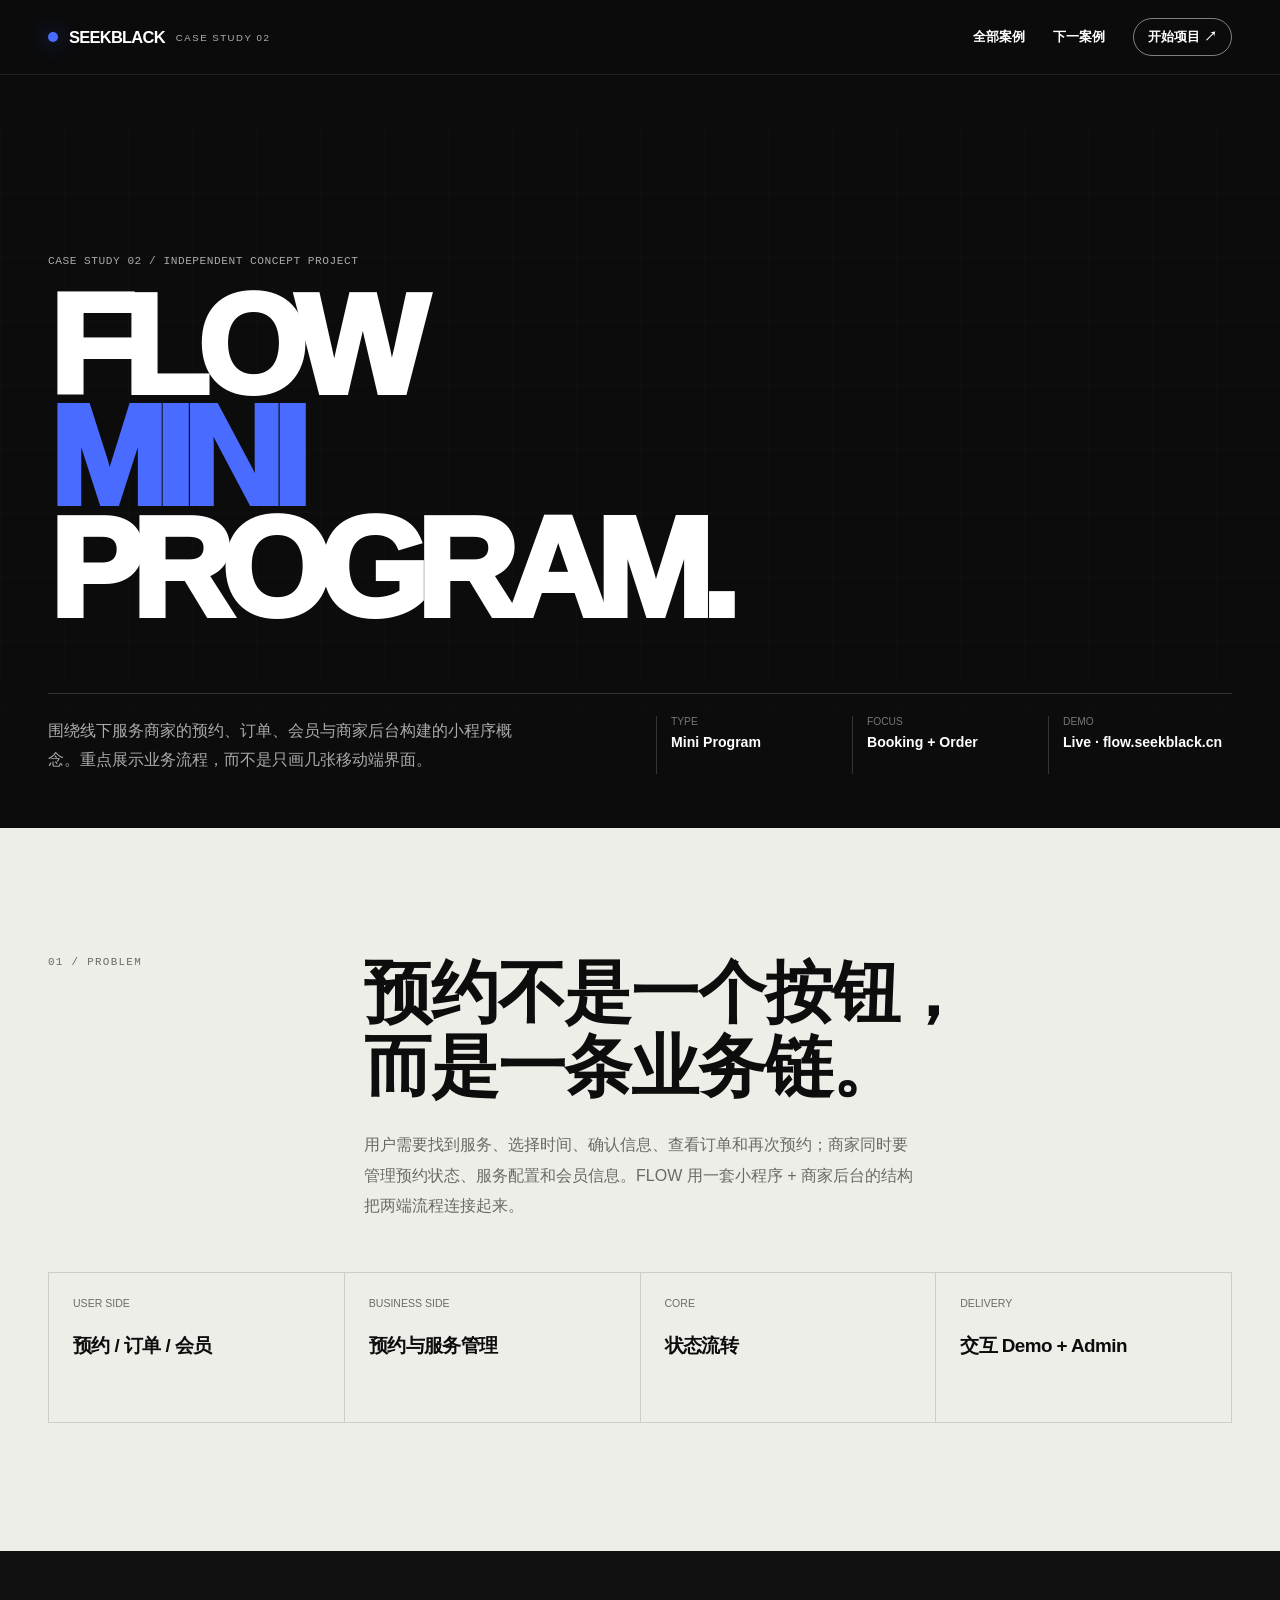
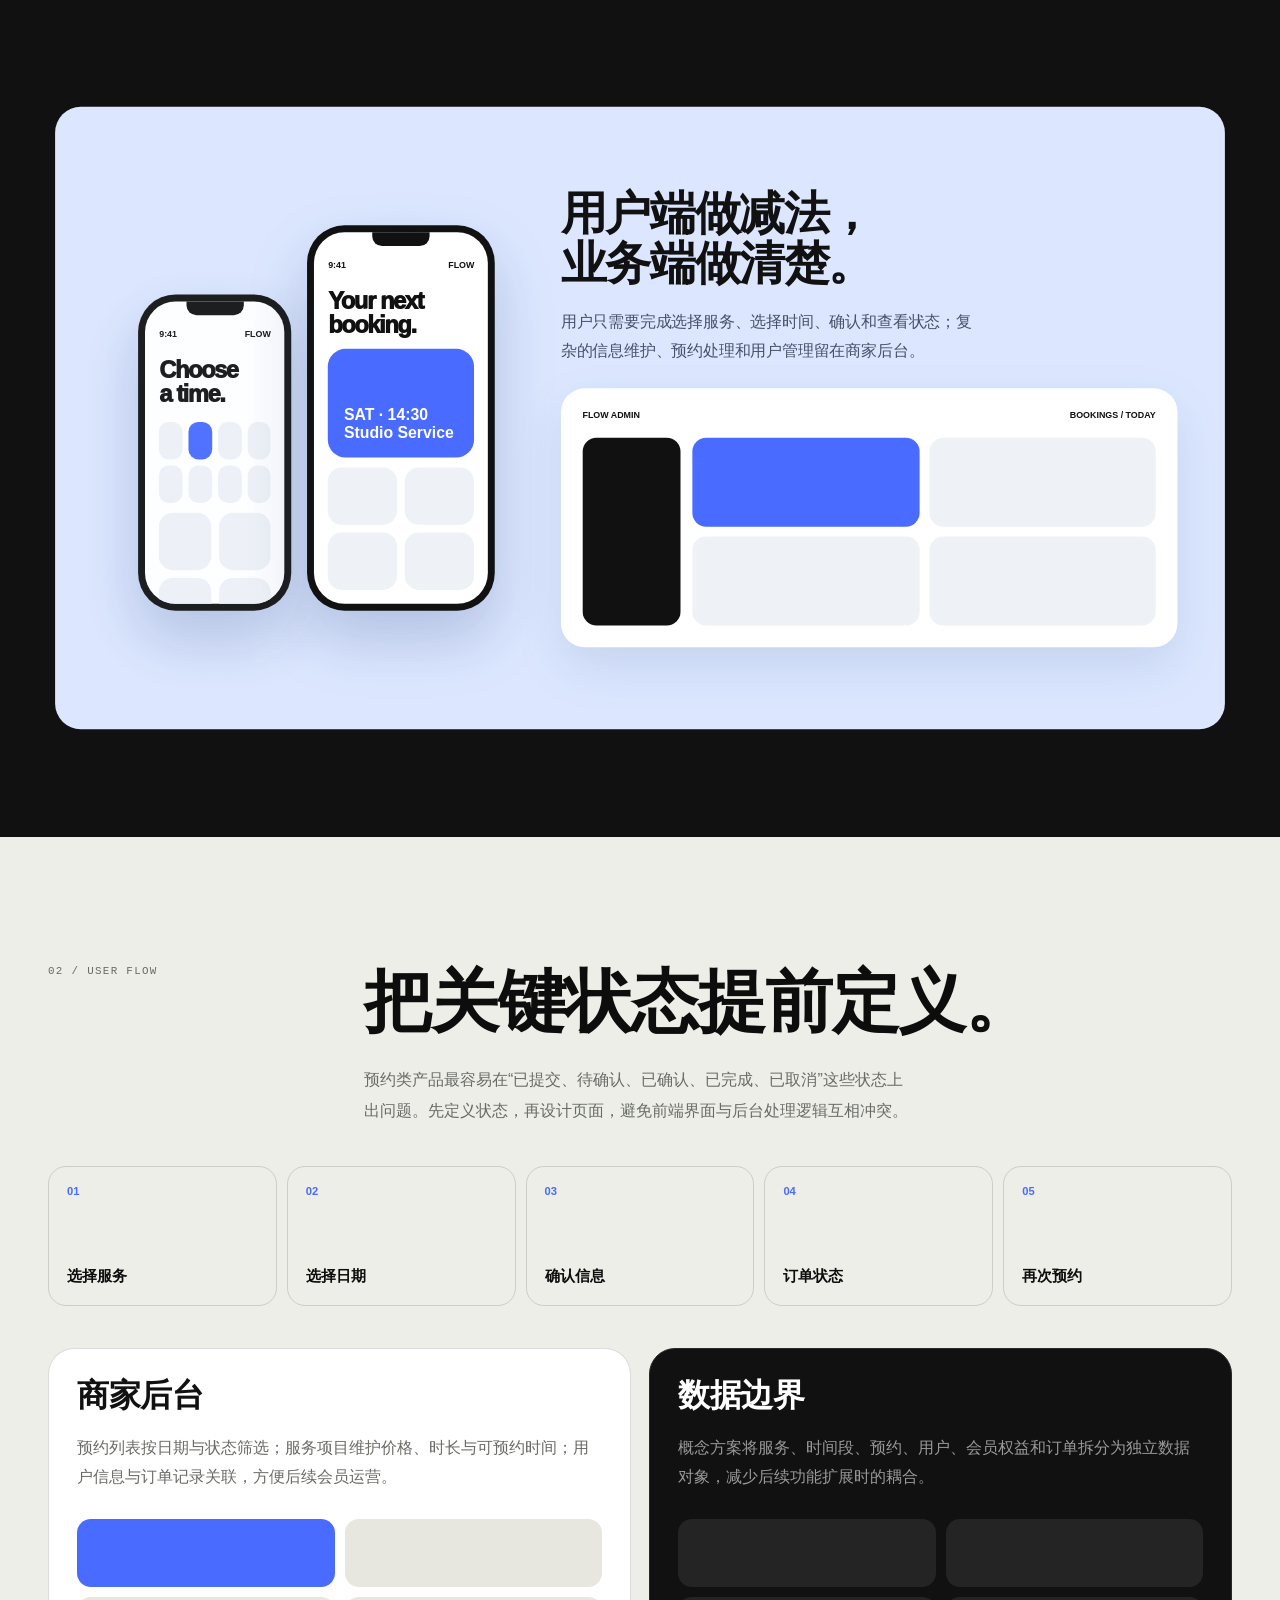
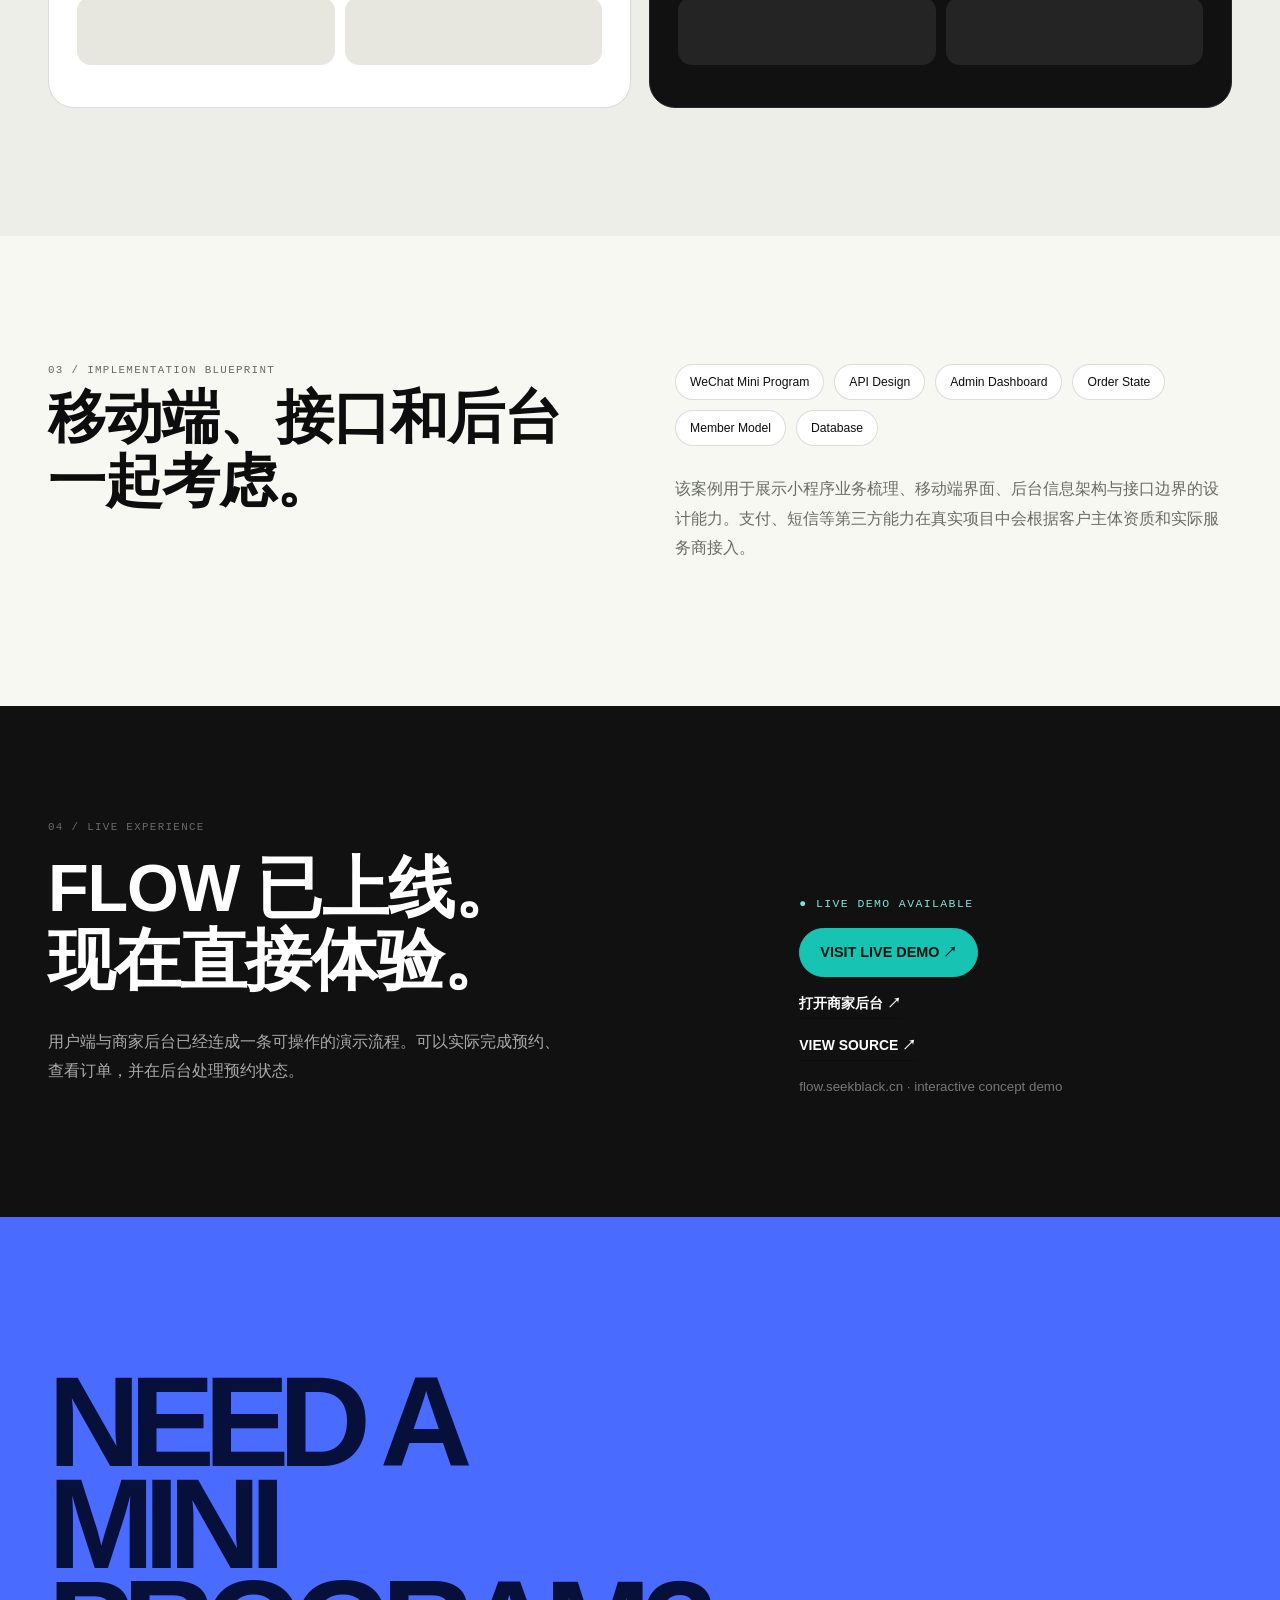
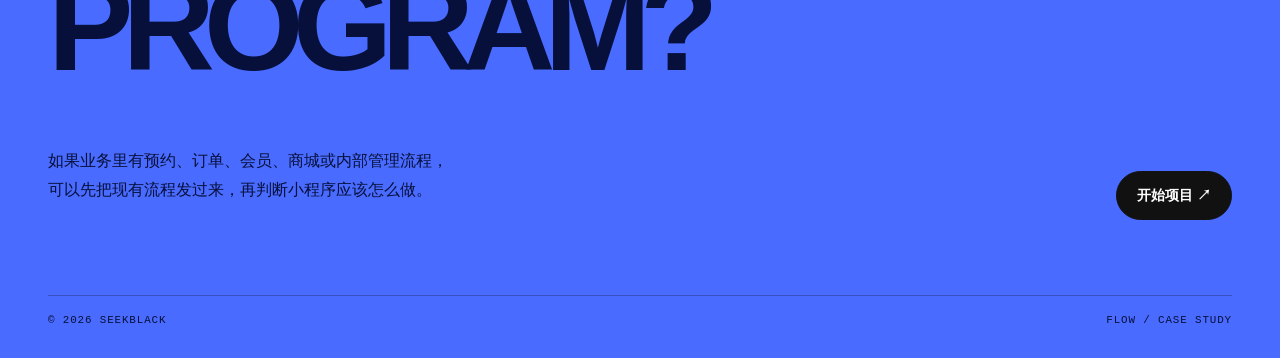
==== commit 023796dc: "feat: add GitHub source links to case studies" ====
--- a/work/flow/index.html
+++ b/work/flow/index.html
@@ -24,7 +24,7 @@
 <section class="case-section"><div class="wrap"><div class="case-intro reveal"><div class="case-idx mono">02 / USER FLOW</div><div><h2 class="zh-phrases"><span>把关键状态</span><span>提前定义。</span></h2><p>预约类产品最容易在“已提交、待确认、已确认、已完成、已取消”这些状态上出问题。先定义状态，再设计页面，避免前端界面与后台处理逻辑互相冲突。</p></div></div><div class="flowline reveal"><div><b>01</b><strong>选择服务</strong></div><div><b>02</b><strong>选择日期</strong></div><div><b>03</b><strong>确认信息</strong></div><div><b>04</b><strong>订单状态</strong></div><div><b>05</b><strong>再次预约</strong></div></div><div class="case-grid2 reveal case-grid-spaced"><div class="case-panel"><h3>商家后台</h3><p>预约列表按日期与状态筛选；服务项目维护价格、时长与可预约时间；用户信息与订单记录关联，方便后续会员运营。</p><div class="wire"><span></span><span></span><span></span><span></span></div></div><div class="case-panel dark"><h3>数据边界</h3><p>概念方案将服务、时间段、预约、用户、会员权益和订单拆分为独立数据对象，减少后续功能扩展时的耦合。</p><div class="wire"><span></span><span></span><span></span><span></span></div></div></div></div></section>
 <section class="case-section case-paper"><div class="wrap system-grid reveal"><div><div class="case-idx mono">03 / IMPLEMENTATION BLUEPRINT</div><h2 class="zh-phrases"><span>移动端、接口</span><span>和后台</span><span>一起考虑。</span></h2></div><div><div class="stack"><span>WeChat Mini Program</span><span>API Design</span><span>Admin Dashboard</span><span>Order State</span><span>Member Model</span><span>Database</span></div><p class="system-note">该案例用于展示小程序业务梳理、移动端界面、后台信息架构与接口边界的设计能力。支付、短信等第三方能力在真实项目中会根据客户主体资质和实际服务商接入。</p></div></div></section>
 
-<section class="case-live"><div class="wrap"><div class="case-live-grid reveal"><div><div class="case-idx mono">04 / LIVE EXPERIENCE</div><h2 class="zh-lines"><span>FLOW 已上线。</span><span>现在直接体验。</span></h2><p>用户端与商家后台已经连成一条可操作的演示流程。可以实际完成预约、查看订单，并在后台处理预约状态。</p></div><div class="case-live-action"><span class="case-live-status mono">● LIVE DEMO AVAILABLE</span><a class="btn btn-brand" href="https://flow.seekblack.cn/" target="_blank" rel="noopener">VISIT LIVE DEMO ↗</a><a class="project-link" href="https://flow.seekblack.cn/admin/" target="_blank" rel="noopener">打开商家后台 ↗</a><small>flow.seekblack.cn · interactive concept demo</small></div></div></div></section>
+<section class="case-live"><div class="wrap"><div class="case-live-grid reveal"><div><div class="case-idx mono">04 / LIVE EXPERIENCE</div><h2 class="zh-lines"><span>FLOW 已上线。</span><span>现在直接体验。</span></h2><p>用户端与商家后台已经连成一条可操作的演示流程。可以实际完成预约、查看订单，并在后台处理预约状态。</p></div><div class="case-live-action"><span class="case-live-status mono">● LIVE DEMO AVAILABLE</span><a class="btn btn-brand" href="https://flow.seekblack.cn/" target="_blank" rel="noopener">VISIT LIVE DEMO ↗</a><a class="project-link" href="https://flow.seekblack.cn/admin/" target="_blank" rel="noopener">打开商家后台 ↗</a><a class="project-link" href="https://github.com/BlackCatKingdom/flow-mini-program-demo" target="_blank" rel="noopener">VIEW SOURCE ↗</a><small>flow.seekblack.cn · interactive concept demo</small></div></div></div></section>
 
 <section class="case-cta"><div class="wrap"><h2>NEED A<br>MINI PROGRAM?</h2><div class="case-cta-row"><p>如果业务里有预约、订单、会员、商城或内部管理流程，可以先把现有流程发过来，再判断小程序应该怎么做。</p><a class="btn btn-dark" href="../../#contact">开始项目 ↗</a></div><div class="case-foot mono"><span>© <span data-year>2026</span> SEEKBLACK</span><span>FLOW / CASE STUDY</span></div></div></section>
 
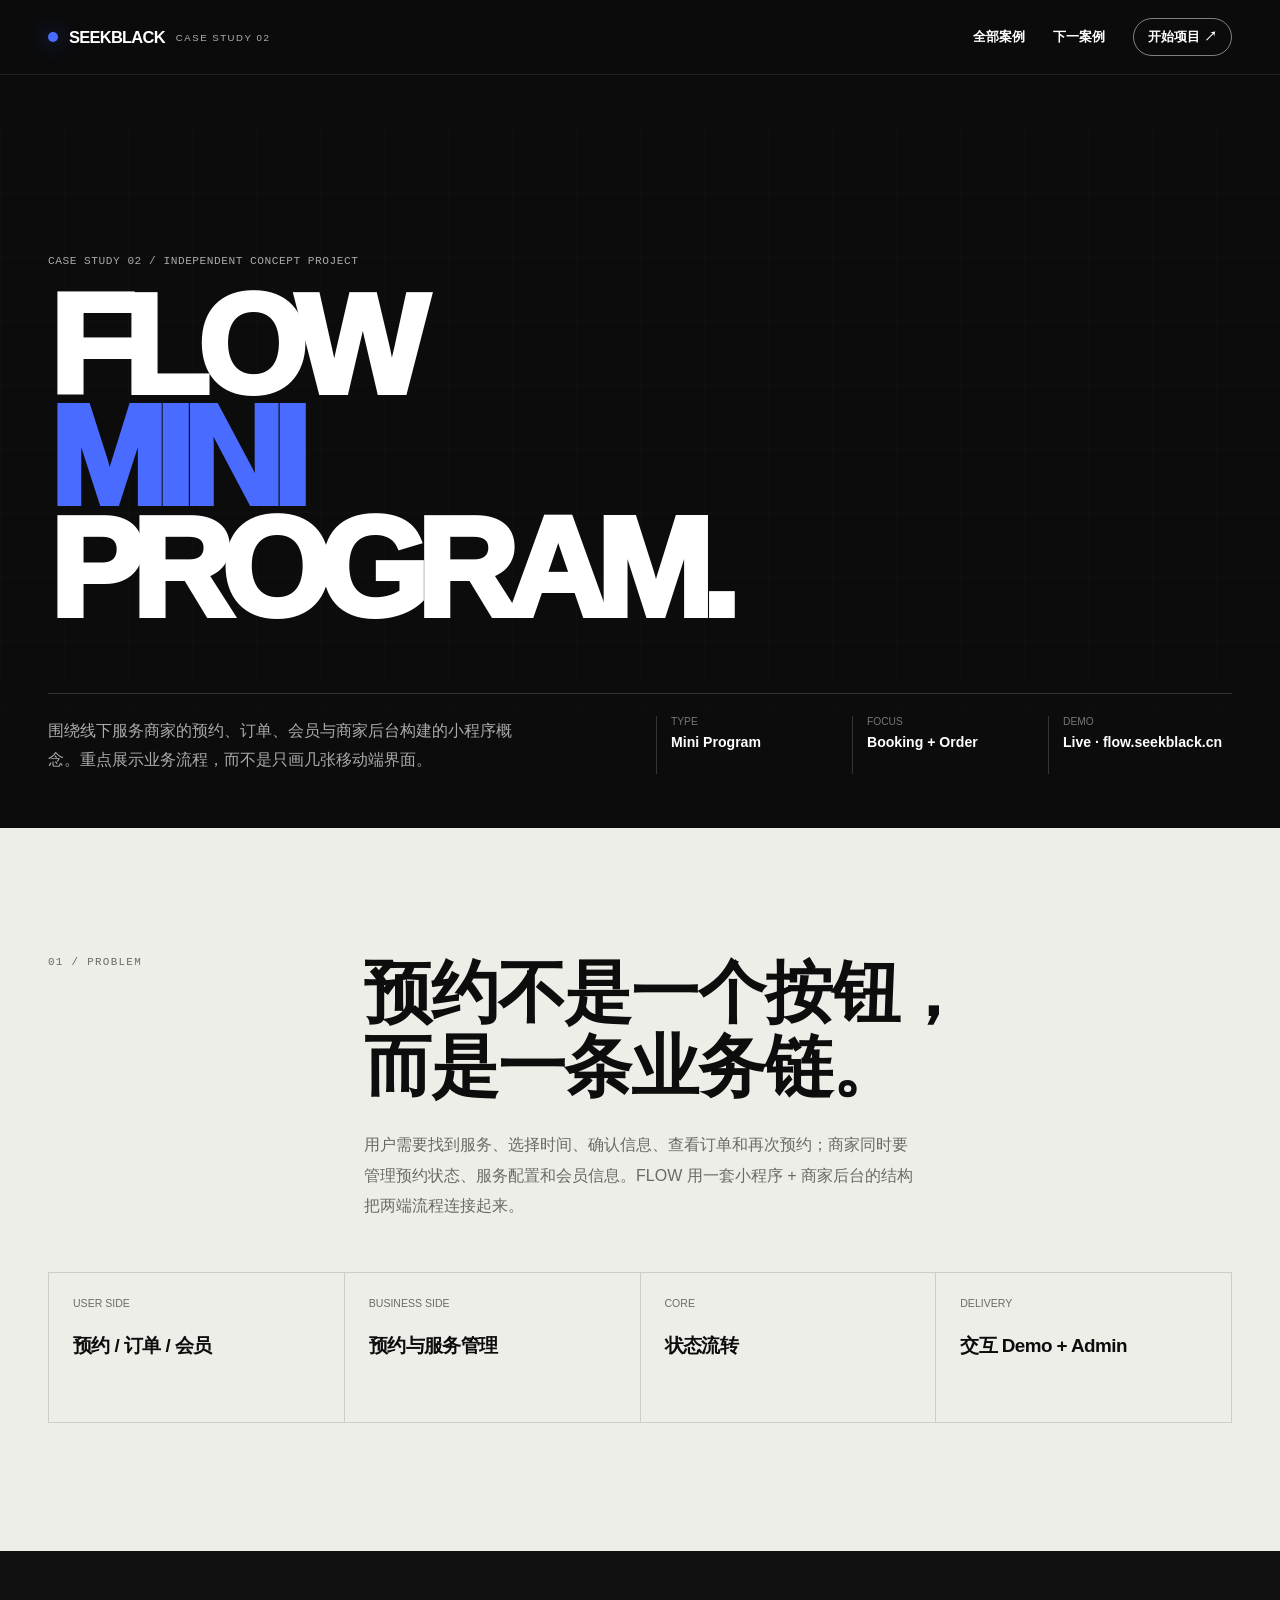
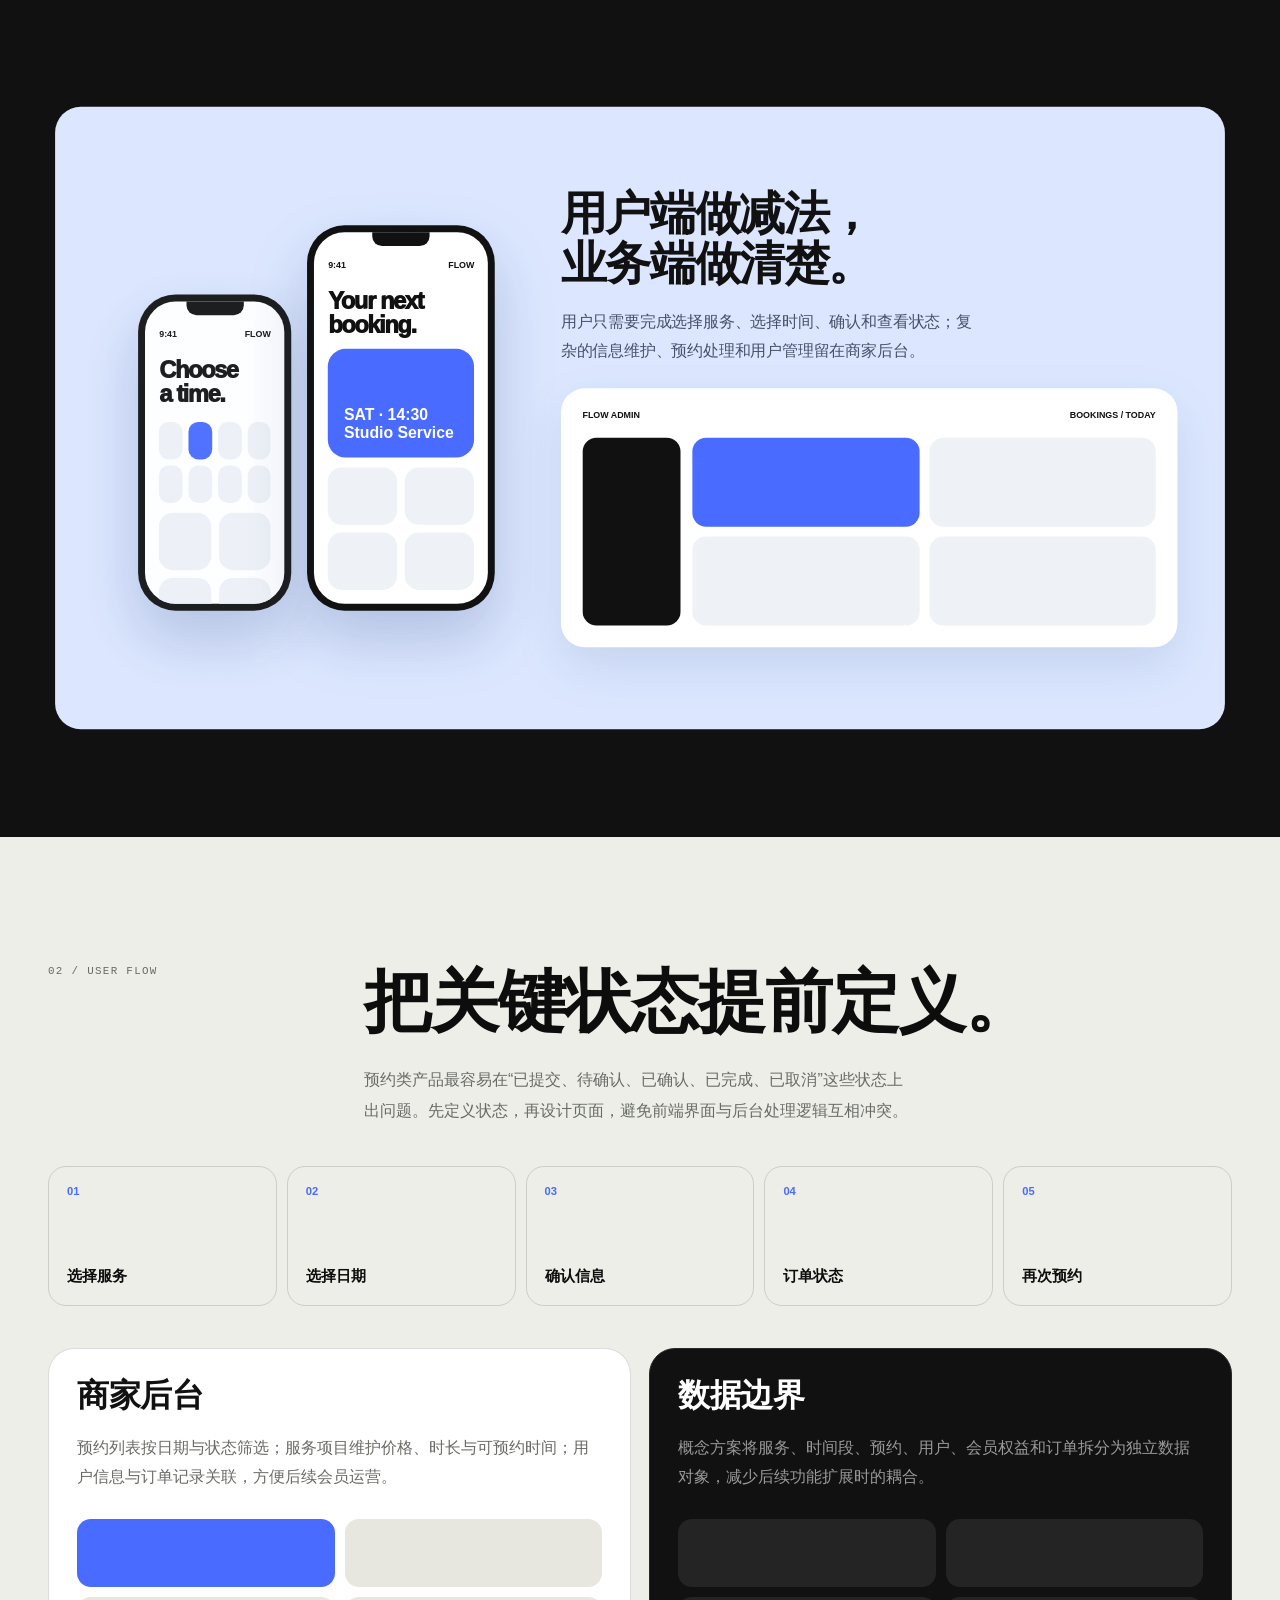
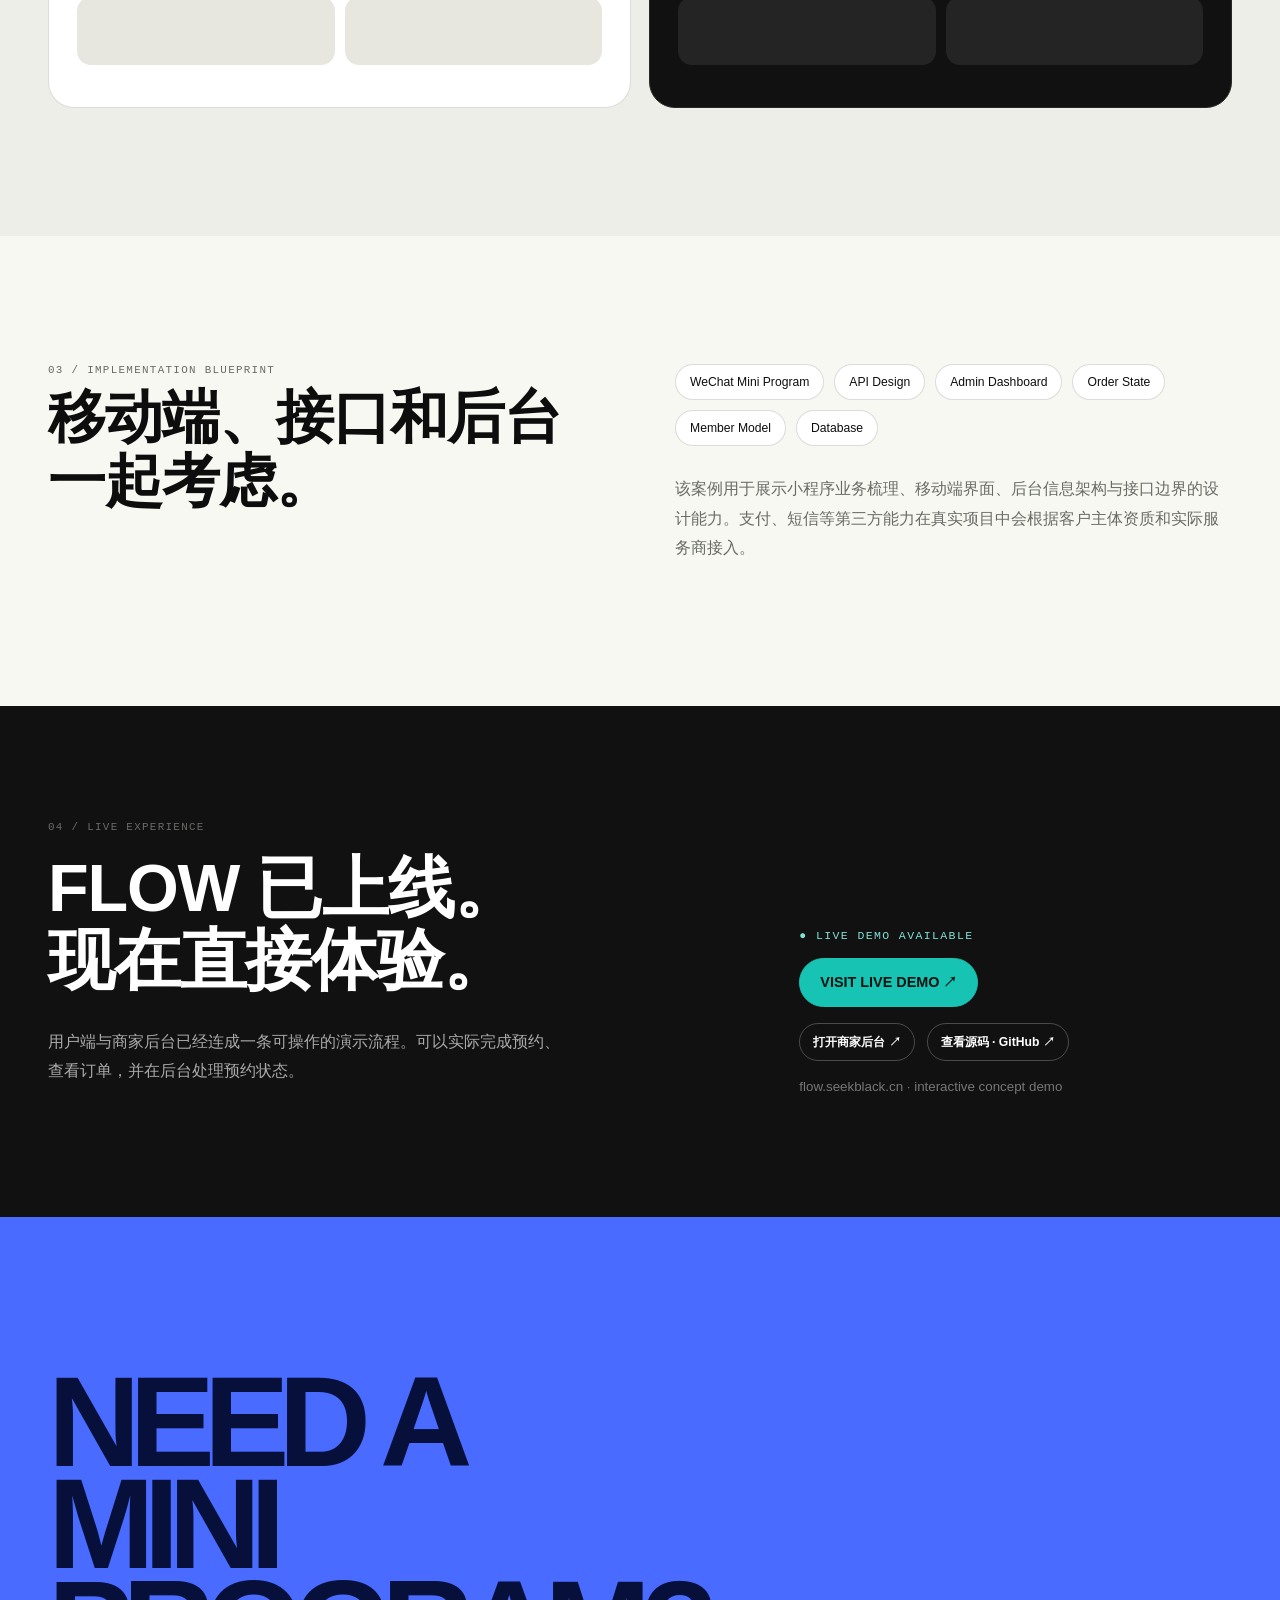
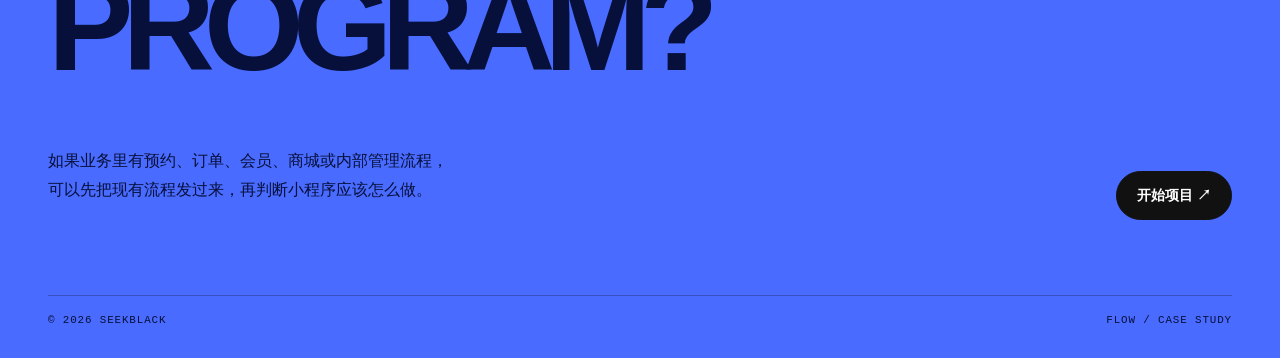
==== commit b2d29a77: "fix: clarify and separate case study live actions" ====
--- a/work/flow/index.html
+++ b/work/flow/index.html
@@ -24,7 +24,7 @@
 <section class="case-section"><div class="wrap"><div class="case-intro reveal"><div class="case-idx mono">02 / USER FLOW</div><div><h2 class="zh-phrases"><span>把关键状态</span><span>提前定义。</span></h2><p>预约类产品最容易在“已提交、待确认、已确认、已完成、已取消”这些状态上出问题。先定义状态，再设计页面，避免前端界面与后台处理逻辑互相冲突。</p></div></div><div class="flowline reveal"><div><b>01</b><strong>选择服务</strong></div><div><b>02</b><strong>选择日期</strong></div><div><b>03</b><strong>确认信息</strong></div><div><b>04</b><strong>订单状态</strong></div><div><b>05</b><strong>再次预约</strong></div></div><div class="case-grid2 reveal case-grid-spaced"><div class="case-panel"><h3>商家后台</h3><p>预约列表按日期与状态筛选；服务项目维护价格、时长与可预约时间；用户信息与订单记录关联，方便后续会员运营。</p><div class="wire"><span></span><span></span><span></span><span></span></div></div><div class="case-panel dark"><h3>数据边界</h3><p>概念方案将服务、时间段、预约、用户、会员权益和订单拆分为独立数据对象，减少后续功能扩展时的耦合。</p><div class="wire"><span></span><span></span><span></span><span></span></div></div></div></div></section>
 <section class="case-section case-paper"><div class="wrap system-grid reveal"><div><div class="case-idx mono">03 / IMPLEMENTATION BLUEPRINT</div><h2 class="zh-phrases"><span>移动端、接口</span><span>和后台</span><span>一起考虑。</span></h2></div><div><div class="stack"><span>WeChat Mini Program</span><span>API Design</span><span>Admin Dashboard</span><span>Order State</span><span>Member Model</span><span>Database</span></div><p class="system-note">该案例用于展示小程序业务梳理、移动端界面、后台信息架构与接口边界的设计能力。支付、短信等第三方能力在真实项目中会根据客户主体资质和实际服务商接入。</p></div></div></section>
 
-<section class="case-live"><div class="wrap"><div class="case-live-grid reveal"><div><div class="case-idx mono">04 / LIVE EXPERIENCE</div><h2 class="zh-lines"><span>FLOW 已上线。</span><span>现在直接体验。</span></h2><p>用户端与商家后台已经连成一条可操作的演示流程。可以实际完成预约、查看订单，并在后台处理预约状态。</p></div><div class="case-live-action"><span class="case-live-status mono">● LIVE DEMO AVAILABLE</span><a class="btn btn-brand" href="https://flow.seekblack.cn/" target="_blank" rel="noopener">VISIT LIVE DEMO ↗</a><a class="project-link" href="https://flow.seekblack.cn/admin/" target="_blank" rel="noopener">打开商家后台 ↗</a><a class="project-link" href="https://github.com/BlackCatKingdom/flow-mini-program-demo" target="_blank" rel="noopener">VIEW SOURCE ↗</a><small>flow.seekblack.cn · interactive concept demo</small></div></div></div></section>
+<section class="case-live"><div class="wrap"><div class="case-live-grid reveal"><div><div class="case-idx mono">04 / LIVE EXPERIENCE</div><h2 class="zh-lines"><span>FLOW 已上线。</span><span>现在直接体验。</span></h2><p>用户端与商家后台已经连成一条可操作的演示流程。可以实际完成预约、查看订单，并在后台处理预约状态。</p></div><div class="case-live-action"><span class="case-live-status mono">● LIVE DEMO AVAILABLE</span><a class="btn btn-brand" href="https://flow.seekblack.cn/" target="_blank" rel="noopener">VISIT LIVE DEMO ↗</a><div class="case-live-secondary"><a class="project-link" href="https://flow.seekblack.cn/admin/" target="_blank" rel="noopener">打开商家后台 ↗</a><a class="project-link" href="https://github.com/BlackCatKingdom/flow-mini-program-demo" target="_blank" rel="noopener">查看源码 · GitHub ↗</a></div><small>flow.seekblack.cn · interactive concept demo</small></div></div></div></section>
 
 <section class="case-cta"><div class="wrap"><h2>NEED A<br>MINI PROGRAM?</h2><div class="case-cta-row"><p>如果业务里有预约、订单、会员、商城或内部管理流程，可以先把现有流程发过来，再判断小程序应该怎么做。</p><a class="btn btn-dark" href="../../#contact">开始项目 ↗</a></div><div class="case-foot mono"><span>© <span data-year>2026</span> SEEKBLACK</span><span>FLOW / CASE STUDY</span></div></div></section>
 
--- a/assets/styles.css
+++ b/assets/styles.css
@@ -269,3 +269,13 @@
   .case-showcase{transition:none}
   .project:hover .project-visual>*{transform:none}
 }
+
+
+/* CASE LIVE ACTION HOTFIX · 20260830 */
+.case-live-action{gap:16px}
+.case-live-secondary{display:flex;flex-wrap:wrap;align-items:center;gap:10px 12px}
+.case-live .case-live-secondary .project-link{display:inline-flex;align-items:center;justify-content:center;min-height:38px;padding:9px 13px;border:1px solid rgba(255,255,255,.24);border-radius:999px;color:#fff;background:transparent;font-size:.76rem;line-height:1;white-space:nowrap;transition:transform .22s var(--ease),background .22s ease,color .22s ease,border-color .22s ease}
+.case-live .case-live-secondary .project-link:hover{color:#111;background:#fff;border-color:#fff;transform:translateY(-1px)}
+.case-live .case-live-secondary .project-link:focus-visible{color:#111;background:#fff;border-color:#fff}
+.case-live-action>small{margin-top:2px}
+@media(max-width:560px){.case-live-secondary{width:100%;gap:9px}.case-live .case-live-secondary .project-link{font-size:.73rem;padding:9px 12px}}
